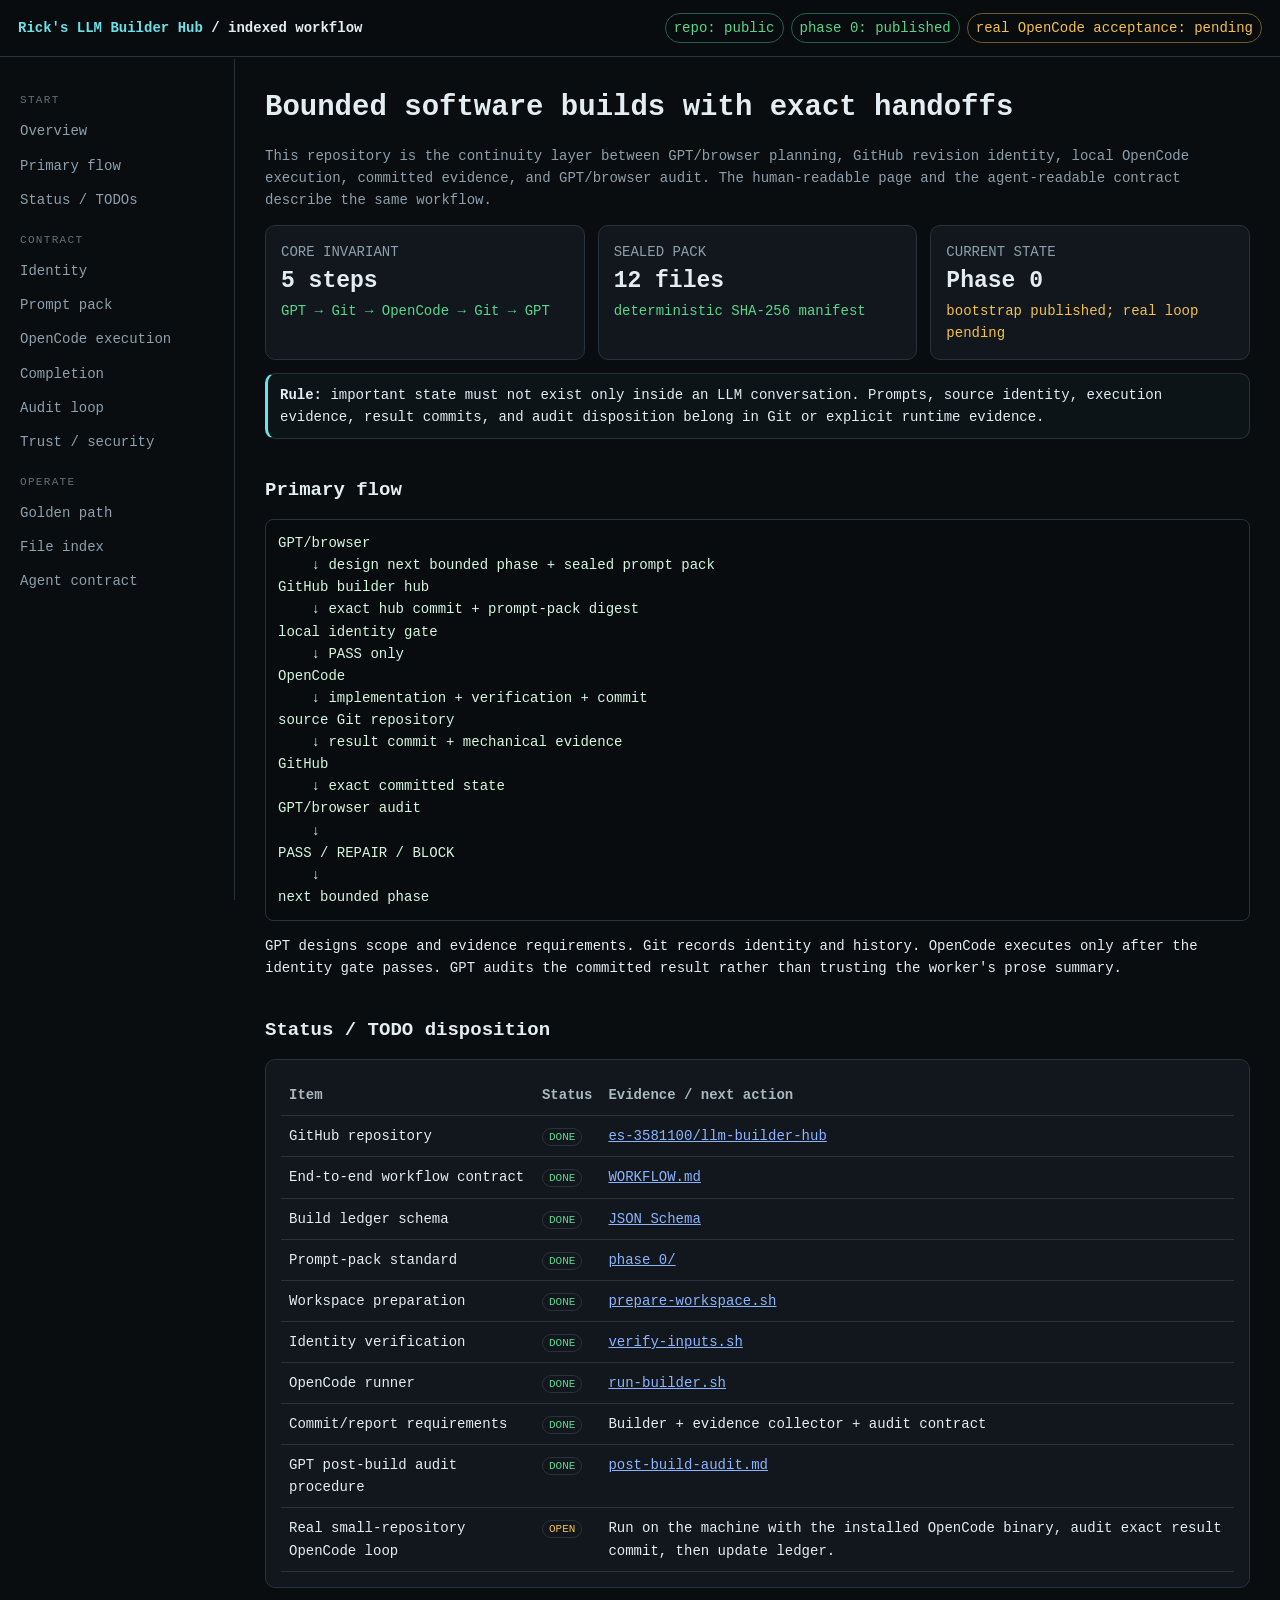
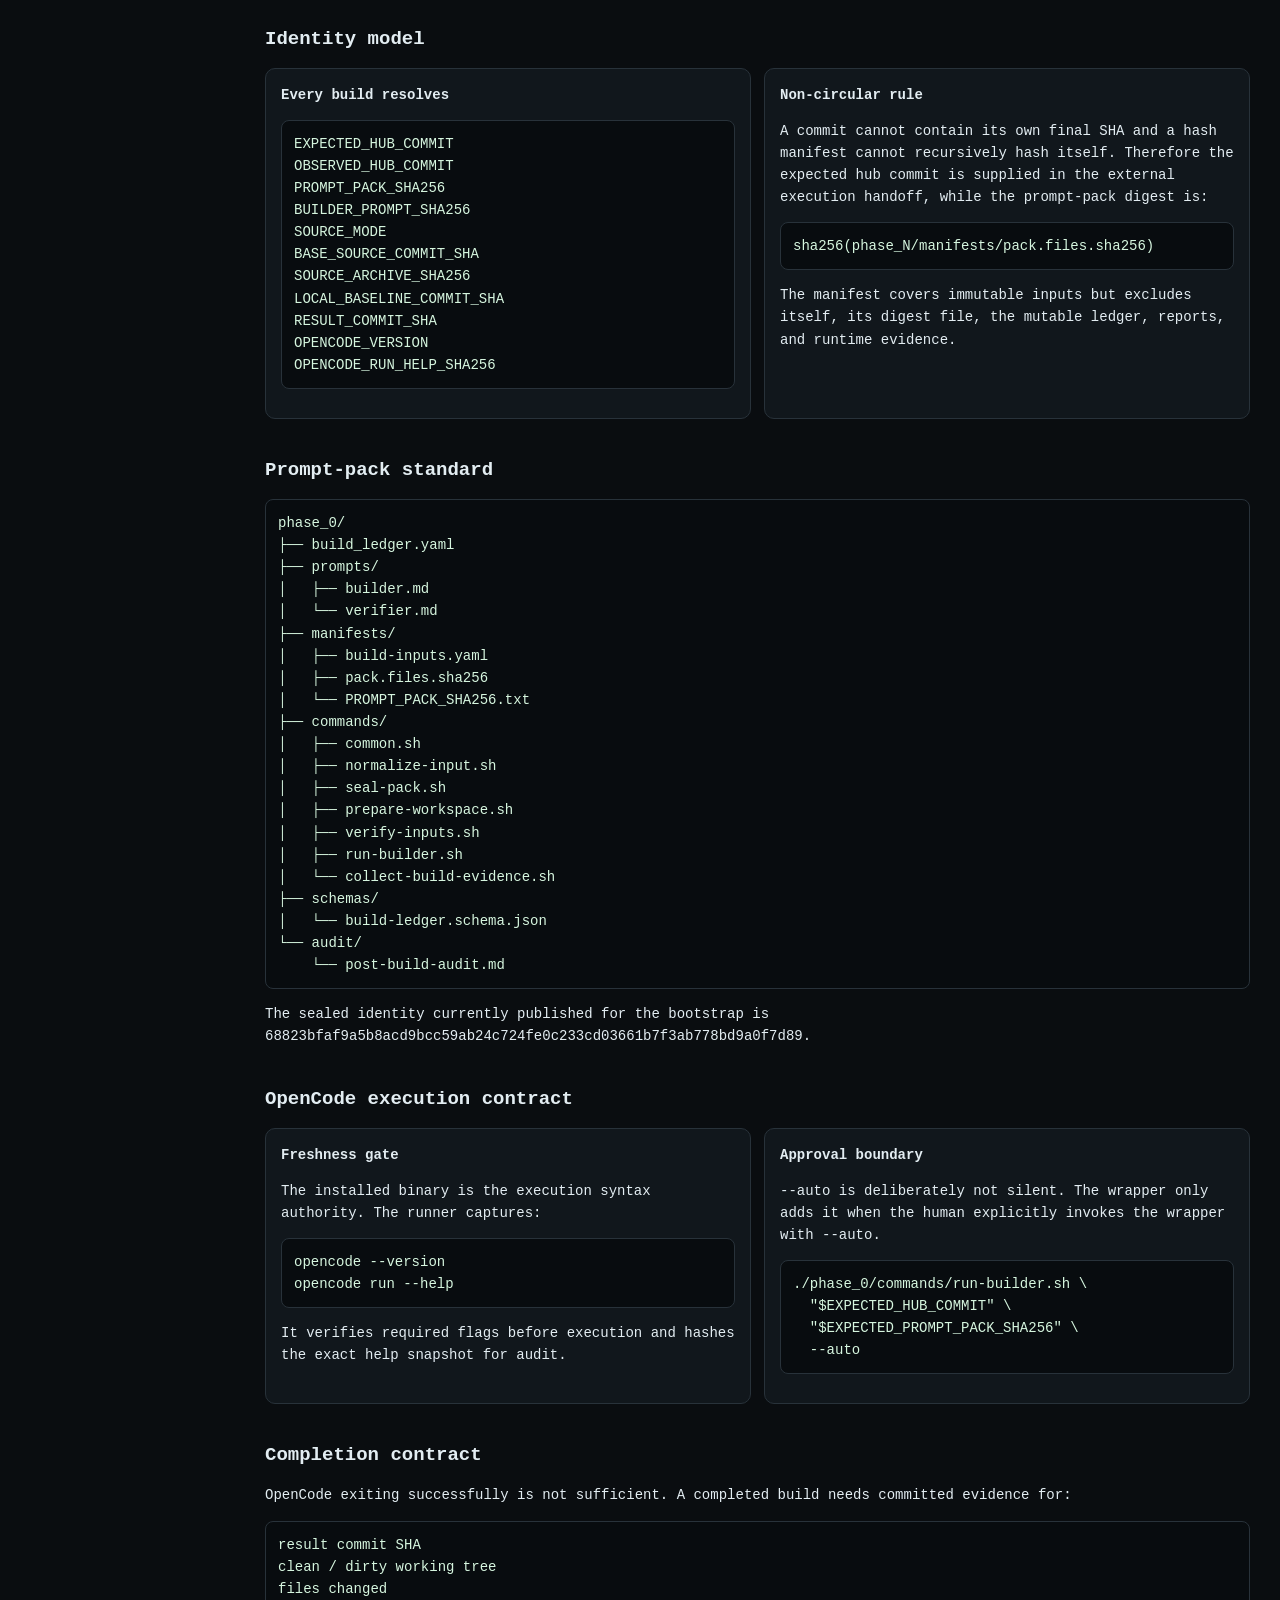
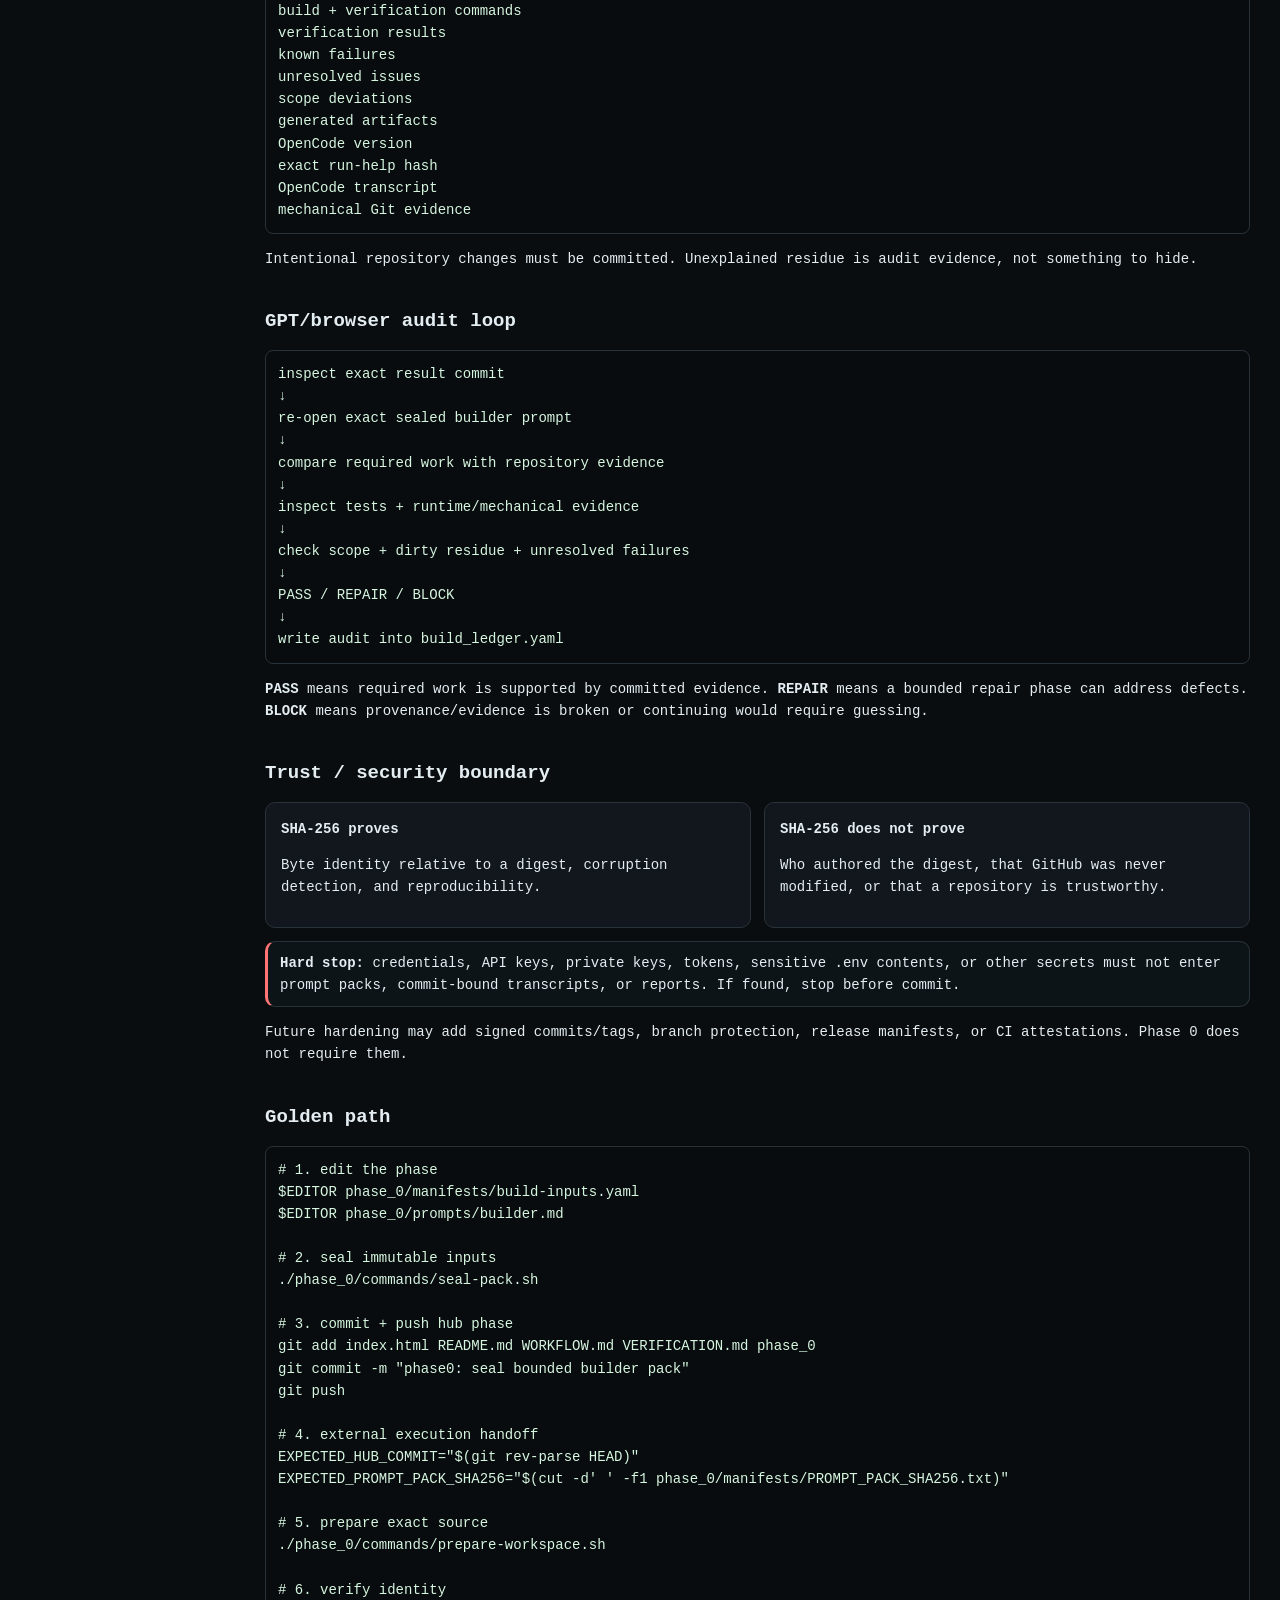
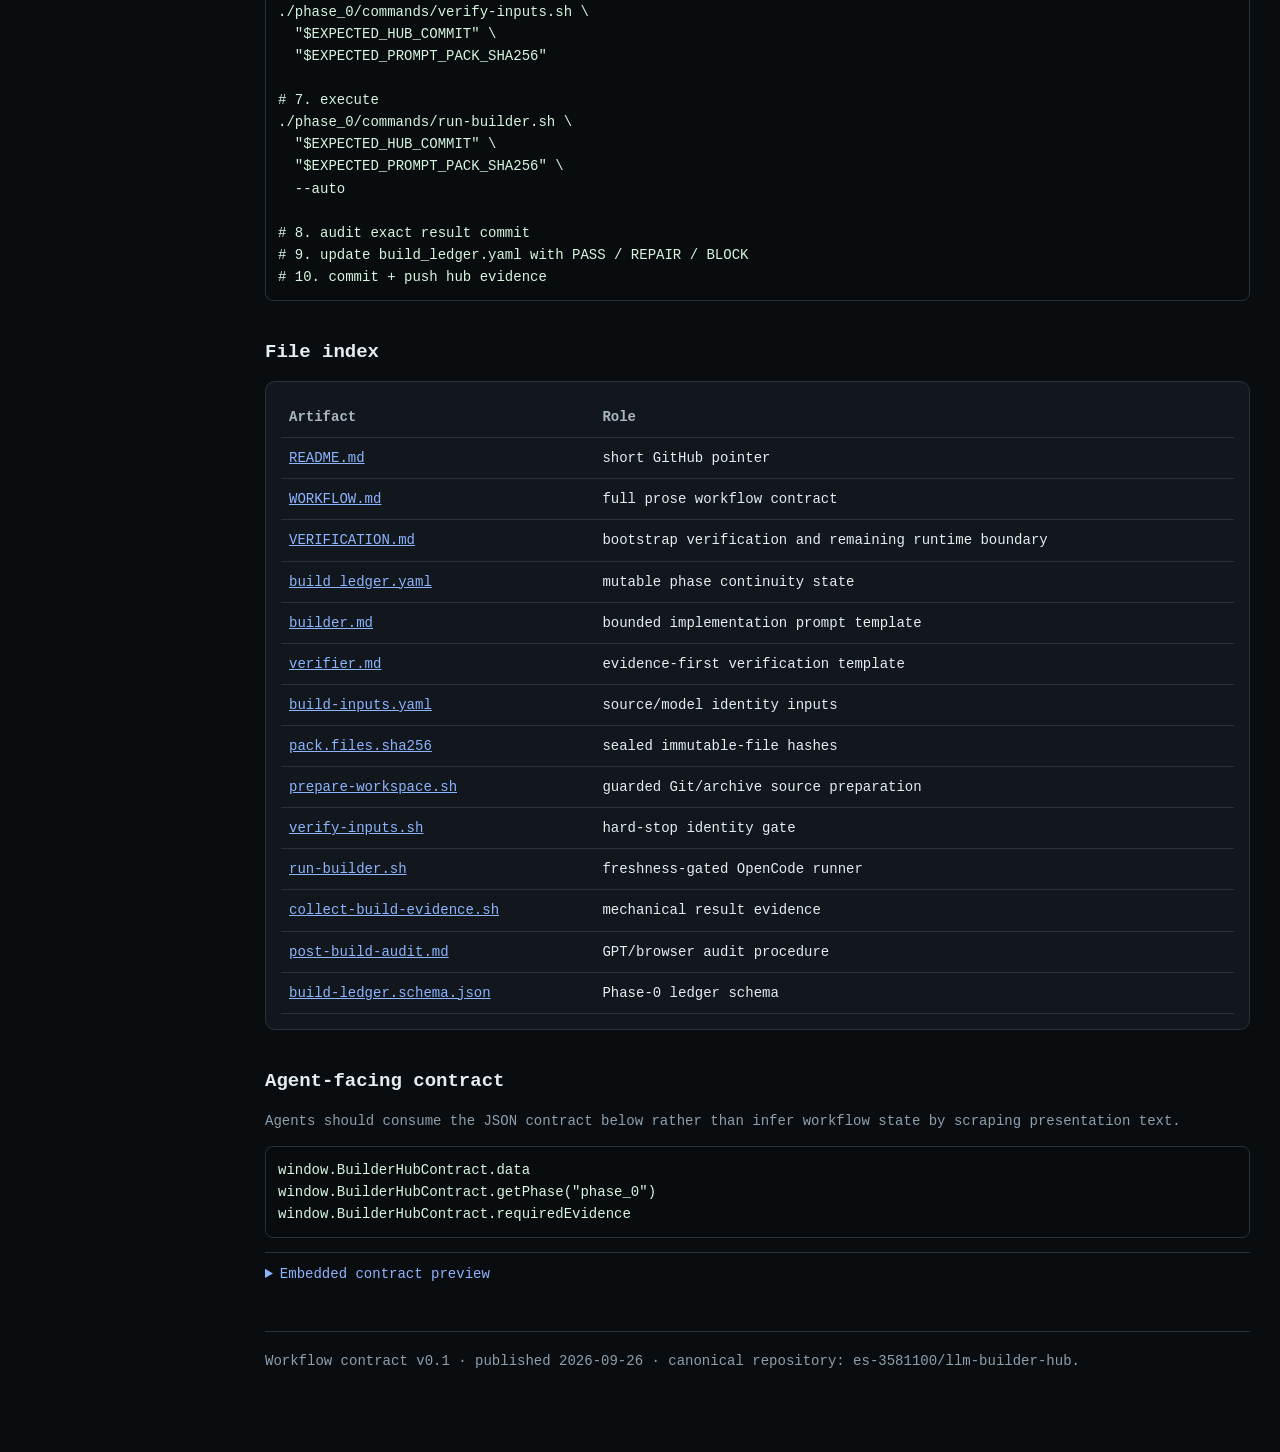
==== index.html @ 25d590e7 "docs: add indexed human and agent HTML5 entry point" ====
<!doctype html>
<html lang="en">
<head>
<meta charset="utf-8">
<meta name="viewport" content="width=device-width,initial-scale=1">
<title>Rick's LLM Builder Hub</title>
<meta name="description" content="Indexed human + agent workflow contract for bounded GPT → GitHub → OpenCode → GitHub → GPT software builds.">
<style>
:root{color-scheme:dark;--bg:#0a0d10;--panel:#11171c;--panel2:#0d1317;--line:#28323a;--text:#e3edf2;--muted:#8da0ad;--cyan:#6de1e8;--blue:#8cb4ff;--green:#58d68d;--amber:#f2c14e;--red:#ff7474;--code:#d6f6df}
*{box-sizing:border-box}html{scroll-behavior:smooth}body{margin:0;background:var(--bg);color:var(--text);font:14px/1.58 ui-monospace,SFMono-Regular,Menlo,Consolas,monospace}
a{color:var(--blue)}code,pre{font:inherit}header{position:sticky;top:0;z-index:10;background:rgba(10,13,16,.95);backdrop-filter:blur(10px);border-bottom:1px solid var(--line)}
.bar{max-width:1500px;margin:auto;padding:13px 18px;display:flex;gap:14px;align-items:center;flex-wrap:wrap}.brand{font-weight:850}.brand b{color:var(--cyan)}.pills{margin-left:auto;display:flex;gap:7px;flex-wrap:wrap}.pill{border:1px solid var(--line);border-radius:999px;padding:3px 8px;color:var(--muted)}.pill.good{color:var(--green);border-color:#295f43}.pill.warn{color:var(--amber);border-color:#6f5925}
.layout{max-width:1500px;margin:auto;display:grid;grid-template-columns:235px minmax(0,1fr)}nav{position:sticky;top:59px;height:calc(100vh - 59px);overflow:auto;border-right:1px solid var(--line);padding:18px 12px}
nav a{display:block;text-decoration:none;color:var(--muted);padding:6px 8px;border-radius:6px}nav a:hover{background:#131a20;color:var(--text)}nav .group{margin:15px 8px 5px;font-size:11px;text-transform:uppercase;letter-spacing:.12em;color:#60717c}
main{padding:28px 30px 80px;min-width:0}section{scroll-margin-top:82px;margin-bottom:36px}h1{font-size:29px;margin:0 0 7px}h2{font-size:19px;margin:0 0 14px}h3{font-size:14px;margin:0 0 9px}.lede{max-width:980px;color:var(--muted)}
.grid{display:grid;grid-template-columns:repeat(12,1fr);gap:13px}.card{grid-column:span 6;background:var(--panel);border:1px solid var(--line);border-radius:10px;padding:15px}.full{grid-column:1/-1}.third{grid-column:span 4}
.kpi{font-size:23px;font-weight:850}.muted{color:var(--muted)}.good{color:var(--green)}.warn{color:var(--amber)}.bad{color:var(--red)}
pre{white-space:pre-wrap;word-break:break-word;background:#080c0f;border:1px solid var(--line);border-radius:8px;padding:12px;color:var(--code);overflow:auto}
table{width:100%;border-collapse:collapse}th,td{text-align:left;vertical-align:top;border-bottom:1px solid var(--line);padding:9px 8px}th{color:#a8b7c0}.status{font-size:11px;border:1px solid var(--line);border-radius:999px;padding:2px 6px;white-space:nowrap}.done{color:var(--green)}.open{color:var(--amber)}
.callout{border-left:3px solid var(--cyan);padding:10px 12px;background:#0c1418}.danger{border-left-color:var(--red)}details{border-top:1px solid var(--line);padding:10px 0}summary{cursor:pointer;color:var(--blue)}
footer{border-top:1px solid var(--line);padding-top:18px;color:var(--muted)}
@media(max-width:900px){.layout{grid-template-columns:1fr}nav{display:none}main{padding:20px 14px 60px}.card,.third{grid-column:1/-1}}
</style>
</head>
<body>
<header><div class="bar">
<div class="brand"><b>Rick's LLM Builder Hub</b> / indexed workflow</div>
<div class="pills"><span class="pill good">repo: public</span><span class="pill good">phase 0: published</span><span class="pill warn">real OpenCode acceptance: pending</span></div>
</div></header>

<div class="layout">
<nav aria-label="Index">
<div class="group">Start</div>
<a href="#overview">Overview</a>
<a href="#flow">Primary flow</a>
<a href="#status">Status / TODOs</a>
<div class="group">Contract</div>
<a href="#identity">Identity</a>
<a href="#pack">Prompt pack</a>
<a href="#execution">OpenCode execution</a>
<a href="#completion">Completion</a>
<a href="#audit">Audit loop</a>
<a href="#security">Trust / security</a>
<div class="group">Operate</div>
<a href="#golden">Golden path</a>
<a href="#files">File index</a>
<a href="#machine">Agent contract</a>
</nav>

<main>
<section id="overview">
<h1>Bounded software builds with exact handoffs</h1>
<p class="lede">This repository is the continuity layer between GPT/browser planning, GitHub revision identity, local OpenCode execution, committed evidence, and GPT/browser audit. The human-readable page and the agent-readable contract describe the same workflow.</p>
<div class="grid">
<div class="card third"><div class="muted">CORE INVARIANT</div><div class="kpi">5 steps</div><div class="good">GPT → Git → OpenCode → Git → GPT</div></div>
<div class="card third"><div class="muted">SEALED PACK</div><div class="kpi">12 files</div><div class="good">deterministic SHA-256 manifest</div></div>
<div class="card third"><div class="muted">CURRENT STATE</div><div class="kpi">Phase 0</div><div class="warn">bootstrap published; real loop pending</div></div>
<div class="card full callout"><b>Rule:</b> important state must not exist only inside an LLM conversation. Prompts, source identity, execution evidence, result commits, and audit disposition belong in Git or explicit runtime evidence.</div>
</div>
</section>

<section id="flow">
<h2>Primary flow</h2>
<pre>GPT/browser
    ↓ design next bounded phase + sealed prompt pack
GitHub builder hub
    ↓ exact hub commit + prompt-pack digest
local identity gate
    ↓ PASS only
OpenCode
    ↓ implementation + verification + commit
source Git repository
    ↓ result commit + mechanical evidence
GitHub
    ↓ exact committed state
GPT/browser audit
    ↓
PASS / REPAIR / BLOCK
    ↓
next bounded phase</pre>
<p>GPT designs scope and evidence requirements. Git records identity and history. OpenCode executes only after the identity gate passes. GPT audits the committed result rather than trusting the worker's prose summary.</p>
</section>

<section id="status">
<h2>Status / TODO disposition</h2>
<div class="card full">
<table>
<thead><tr><th>Item</th><th>Status</th><th>Evidence / next action</th></tr></thead>
<tbody>
<tr><td>GitHub repository</td><td><span class="status done">DONE</span></td><td><a href="https://github.com/es-3581100/llm-builder-hub">es-3581100/llm-builder-hub</a></td></tr>
<tr><td>End-to-end workflow contract</td><td><span class="status done">DONE</span></td><td><a href="WORKFLOW.md">WORKFLOW.md</a></td></tr>
<tr><td>Build ledger schema</td><td><span class="status done">DONE</span></td><td><a href="phase_0/schemas/build-ledger.schema.json">JSON Schema</a></td></tr>
<tr><td>Prompt-pack standard</td><td><span class="status done">DONE</span></td><td><a href="phase_0/">phase_0/</a></td></tr>
<tr><td>Workspace preparation</td><td><span class="status done">DONE</span></td><td><a href="phase_0/commands/prepare-workspace.sh">prepare-workspace.sh</a></td></tr>
<tr><td>Identity verification</td><td><span class="status done">DONE</span></td><td><a href="phase_0/commands/verify-inputs.sh">verify-inputs.sh</a></td></tr>
<tr><td>OpenCode runner</td><td><span class="status done">DONE</span></td><td><a href="phase_0/commands/run-builder.sh">run-builder.sh</a></td></tr>
<tr><td>Commit/report requirements</td><td><span class="status done">DONE</span></td><td>Builder + evidence collector + audit contract</td></tr>
<tr><td>GPT post-build audit procedure</td><td><span class="status done">DONE</span></td><td><a href="phase_0/audit/post-build-audit.md">post-build-audit.md</a></td></tr>
<tr><td>Real small-repository OpenCode loop</td><td><span class="status open">OPEN</span></td><td>Run on the machine with the installed OpenCode binary, audit exact result commit, then update ledger.</td></tr>
</tbody>
</table>
</div>
</section>

<section id="identity">
<h2>Identity model</h2>
<div class="grid">
<div class="card"><h3>Every build resolves</h3><pre>EXPECTED_HUB_COMMIT
OBSERVED_HUB_COMMIT
PROMPT_PACK_SHA256
BUILDER_PROMPT_SHA256
SOURCE_MODE
BASE_SOURCE_COMMIT_SHA
SOURCE_ARCHIVE_SHA256
LOCAL_BASELINE_COMMIT_SHA
RESULT_COMMIT_SHA
OPENCODE_VERSION
OPENCODE_RUN_HELP_SHA256</pre></div>
<div class="card"><h3>Non-circular rule</h3><p>A commit cannot contain its own final SHA and a hash manifest cannot recursively hash itself. Therefore the expected hub commit is supplied in the external execution handoff, while the prompt-pack digest is:</p><pre>sha256(phase_N/manifests/pack.files.sha256)</pre><p>The manifest covers immutable inputs but excludes itself, its digest file, the mutable ledger, reports, and runtime evidence.</p></div>
</div>
</section>

<section id="pack">
<h2>Prompt-pack standard</h2>
<pre>phase_0/
├── build_ledger.yaml
├── prompts/
│   ├── builder.md
│   └── verifier.md
├── manifests/
│   ├── build-inputs.yaml
│   ├── pack.files.sha256
│   └── PROMPT_PACK_SHA256.txt
├── commands/
│   ├── common.sh
│   ├── normalize-input.sh
│   ├── seal-pack.sh
│   ├── prepare-workspace.sh
│   ├── verify-inputs.sh
│   ├── run-builder.sh
│   └── collect-build-evidence.sh
├── schemas/
│   └── build-ledger.schema.json
└── audit/
    └── post-build-audit.md</pre>
<p>The sealed identity currently published for the bootstrap is <code>68823bfaf9a5b8acd9bcc59ab24c724fe0c233cd03661b7f3ab778bd9a0f7d89</code>.</p>
</section>

<section id="execution">
<h2>OpenCode execution contract</h2>
<div class="grid">
<div class="card"><h3>Freshness gate</h3><p>The installed binary is the execution syntax authority. The runner captures:</p><pre>opencode --version
opencode run --help</pre><p>It verifies required flags before execution and hashes the exact help snapshot for audit.</p></div>
<div class="card"><h3>Approval boundary</h3><p><code>--auto</code> is deliberately not silent. The wrapper only adds it when the human explicitly invokes the wrapper with <code>--auto</code>.</p><pre>./phase_0/commands/run-builder.sh \
  "$EXPECTED_HUB_COMMIT" \
  "$EXPECTED_PROMPT_PACK_SHA256" \
  --auto</pre></div>
</div>
</section>

<section id="completion">
<h2>Completion contract</h2>
<p>OpenCode exiting successfully is not sufficient. A completed build needs committed evidence for:</p>
<pre>result commit SHA
clean / dirty working tree
files changed
build + verification commands
verification results
known failures
unresolved issues
scope deviations
generated artifacts
OpenCode version
exact run-help hash
OpenCode transcript
mechanical Git evidence</pre>
<p>Intentional repository changes must be committed. Unexplained residue is audit evidence, not something to hide.</p>
</section>

<section id="audit">
<h2>GPT/browser audit loop</h2>
<pre>inspect exact result commit
↓
re-open exact sealed builder prompt
↓
compare required work with repository evidence
↓
inspect tests + runtime/mechanical evidence
↓
check scope + dirty residue + unresolved failures
↓
PASS / REPAIR / BLOCK
↓
write audit into build_ledger.yaml</pre>
<p><b>PASS</b> means required work is supported by committed evidence. <b>REPAIR</b> means a bounded repair phase can address defects. <b>BLOCK</b> means provenance/evidence is broken or continuing would require guessing.</p>
</section>

<section id="security">
<h2>Trust / security boundary</h2>
<div class="grid">
<div class="card"><h3>SHA-256 proves</h3><p>Byte identity relative to a digest, corruption detection, and reproducibility.</p></div>
<div class="card"><h3>SHA-256 does not prove</h3><p>Who authored the digest, that GitHub was never modified, or that a repository is trustworthy.</p></div>
<div class="card full callout danger"><b>Hard stop:</b> credentials, API keys, private keys, tokens, sensitive <code>.env</code> contents, or other secrets must not enter prompt packs, commit-bound transcripts, or reports. If found, stop before commit.</div>
</div>
<p>Future hardening may add signed commits/tags, branch protection, release manifests, or CI attestations. Phase 0 does not require them.</p>
</section>

<section id="golden">
<h2>Golden path</h2>
<pre># 1. edit the phase
$EDITOR phase_0/manifests/build-inputs.yaml
$EDITOR phase_0/prompts/builder.md

# 2. seal immutable inputs
./phase_0/commands/seal-pack.sh

# 3. commit + push hub phase
git add index.html README.md WORKFLOW.md VERIFICATION.md phase_0
git commit -m "phase0: seal bounded builder pack"
git push

# 4. external execution handoff
EXPECTED_HUB_COMMIT="$(git rev-parse HEAD)"
EXPECTED_PROMPT_PACK_SHA256="$(cut -d' ' -f1 phase_0/manifests/PROMPT_PACK_SHA256.txt)"

# 5. prepare exact source
./phase_0/commands/prepare-workspace.sh

# 6. verify identity
./phase_0/commands/verify-inputs.sh \
  "$EXPECTED_HUB_COMMIT" \
  "$EXPECTED_PROMPT_PACK_SHA256"

# 7. execute
./phase_0/commands/run-builder.sh \
  "$EXPECTED_HUB_COMMIT" \
  "$EXPECTED_PROMPT_PACK_SHA256" \
  --auto

# 8. audit exact result commit
# 9. update build_ledger.yaml with PASS / REPAIR / BLOCK
# 10. commit + push hub evidence</pre>
</section>

<section id="files">
<h2>File index</h2>
<div class="card full">
<table><thead><tr><th>Artifact</th><th>Role</th></tr></thead><tbody>
<tr><td><a href="README.md">README.md</a></td><td>short GitHub pointer</td></tr>
<tr><td><a href="WORKFLOW.md">WORKFLOW.md</a></td><td>full prose workflow contract</td></tr>
<tr><td><a href="VERIFICATION.md">VERIFICATION.md</a></td><td>bootstrap verification and remaining runtime boundary</td></tr>
<tr><td><a href="phase_0/build_ledger.yaml">build_ledger.yaml</a></td><td>mutable phase continuity state</td></tr>
<tr><td><a href="phase_0/prompts/builder.md">builder.md</a></td><td>bounded implementation prompt template</td></tr>
<tr><td><a href="phase_0/prompts/verifier.md">verifier.md</a></td><td>evidence-first verification template</td></tr>
<tr><td><a href="phase_0/manifests/build-inputs.yaml">build-inputs.yaml</a></td><td>source/model identity inputs</td></tr>
<tr><td><a href="phase_0/manifests/pack.files.sha256">pack.files.sha256</a></td><td>sealed immutable-file hashes</td></tr>
<tr><td><a href="phase_0/commands/prepare-workspace.sh">prepare-workspace.sh</a></td><td>guarded Git/archive source preparation</td></tr>
<tr><td><a href="phase_0/commands/verify-inputs.sh">verify-inputs.sh</a></td><td>hard-stop identity gate</td></tr>
<tr><td><a href="phase_0/commands/run-builder.sh">run-builder.sh</a></td><td>freshness-gated OpenCode runner</td></tr>
<tr><td><a href="phase_0/commands/collect-build-evidence.sh">collect-build-evidence.sh</a></td><td>mechanical result evidence</td></tr>
<tr><td><a href="phase_0/audit/post-build-audit.md">post-build-audit.md</a></td><td>GPT/browser audit procedure</td></tr>
<tr><td><a href="phase_0/schemas/build-ledger.schema.json">build-ledger.schema.json</a></td><td>Phase-0 ledger schema</td></tr>
</tbody></table>
</div>
</section>

<section id="machine">
<h2>Agent-facing contract</h2>
<p class="muted">Agents should consume the JSON contract below rather than infer workflow state by scraping presentation text.</p>
<pre>window.BuilderHubContract.data
window.BuilderHubContract.getPhase("phase_0")
window.BuilderHubContract.requiredEvidence</pre>
<details><summary>Embedded contract preview</summary><pre id="contractPreview"></pre></details>
</section>

<footer>Workflow contract v0.1 · published 2026-09-26 · canonical repository: es-3581100/llm-builder-hub.</footer>
</main>
</div>

<script type="application/json" id="builder-hub-contract">{
  "schema_version":"0.1.0",
  "name":"ricks-llm-builder-hub",
  "repository":"https://github.com/es-3581100/llm-builder-hub.git",
  "core_invariant":["GPT designs","Git records","OpenCode executes","Git records","GPT audits"],
  "phase_states":["planned","sealed","running","built","audit_pending","passed","repair","blocked","abandoned"],
  "identity_fields":["EXPECTED_HUB_COMMIT","OBSERVED_HUB_COMMIT","PROMPT_PACK_SHA256","BUILDER_PROMPT_SHA256","SOURCE_MODE","BASE_SOURCE_COMMIT_SHA","SOURCE_ARCHIVE_SHA256","LOCAL_BASELINE_COMMIT_SHA","RESULT_COMMIT_SHA","OPENCODE_VERSION","OPENCODE_RUN_HELP_SHA256"],
  "prompt_pack_digest_definition":"sha256(phase_N/manifests/pack.files.sha256)",
  "immutable_paths":["prompts/","commands/","schemas/","audit/","manifests/build-inputs.yaml"],
  "mutable_evidence_paths":["build_ledger.yaml","reports/","runtime/"],
  "hard_stops":["hub_commit_mismatch","dirty_hub_before_execution","pack_manifest_mismatch","pack_digest_mismatch","builder_prompt_hash_mismatch","source_identity_mismatch","dirty_source_before_build","required_opencode_flag_missing","secret_in_commit_bound_material"],
  "required_evidence":["result_commit_sha","working_tree_state","files_changed","verification_commands","verification_results","known_failures","unresolved_issues","scope_deviations","generated_artifacts","opencode_version","opencode_run_help_sha256","opencode_transcript","mechanical_git_evidence"],
  "audit_dispositions":["PASS","REPAIR","BLOCK"],
  "phase_0":{
    "ledger":"phase_0/build_ledger.yaml",
    "builder_prompt":"phase_0/prompts/builder.md",
    "verifier_prompt":"phase_0/prompts/verifier.md",
    "inputs":"phase_0/manifests/build-inputs.yaml",
    "pack_digest":"68823bfaf9a5b8acd9bcc59ab24c724fe0c233cd03661b7f3ab778bd9a0f7d89",
    "seal":"phase_0/commands/seal-pack.sh",
    "prepare":"phase_0/commands/prepare-workspace.sh",
    "verify":"phase_0/commands/verify-inputs.sh",
    "run":"phase_0/commands/run-builder.sh",
    "collect":"phase_0/commands/collect-build-evidence.sh",
    "audit":"phase_0/audit/post-build-audit.md",
    "runtime_acceptance":"PENDING_REAL_OPENCODE_LOOP"
  }
}</script>
<script>
(()=>{const data=JSON.parse(document.getElementById('builder-hub-contract').textContent);window.BuilderHubContract={data,getPhase:id=>data[id],requiredEvidence:data.required_evidence};document.getElementById('contractPreview').textContent=JSON.stringify(data,null,2)})();
</script>
</body>
</html>
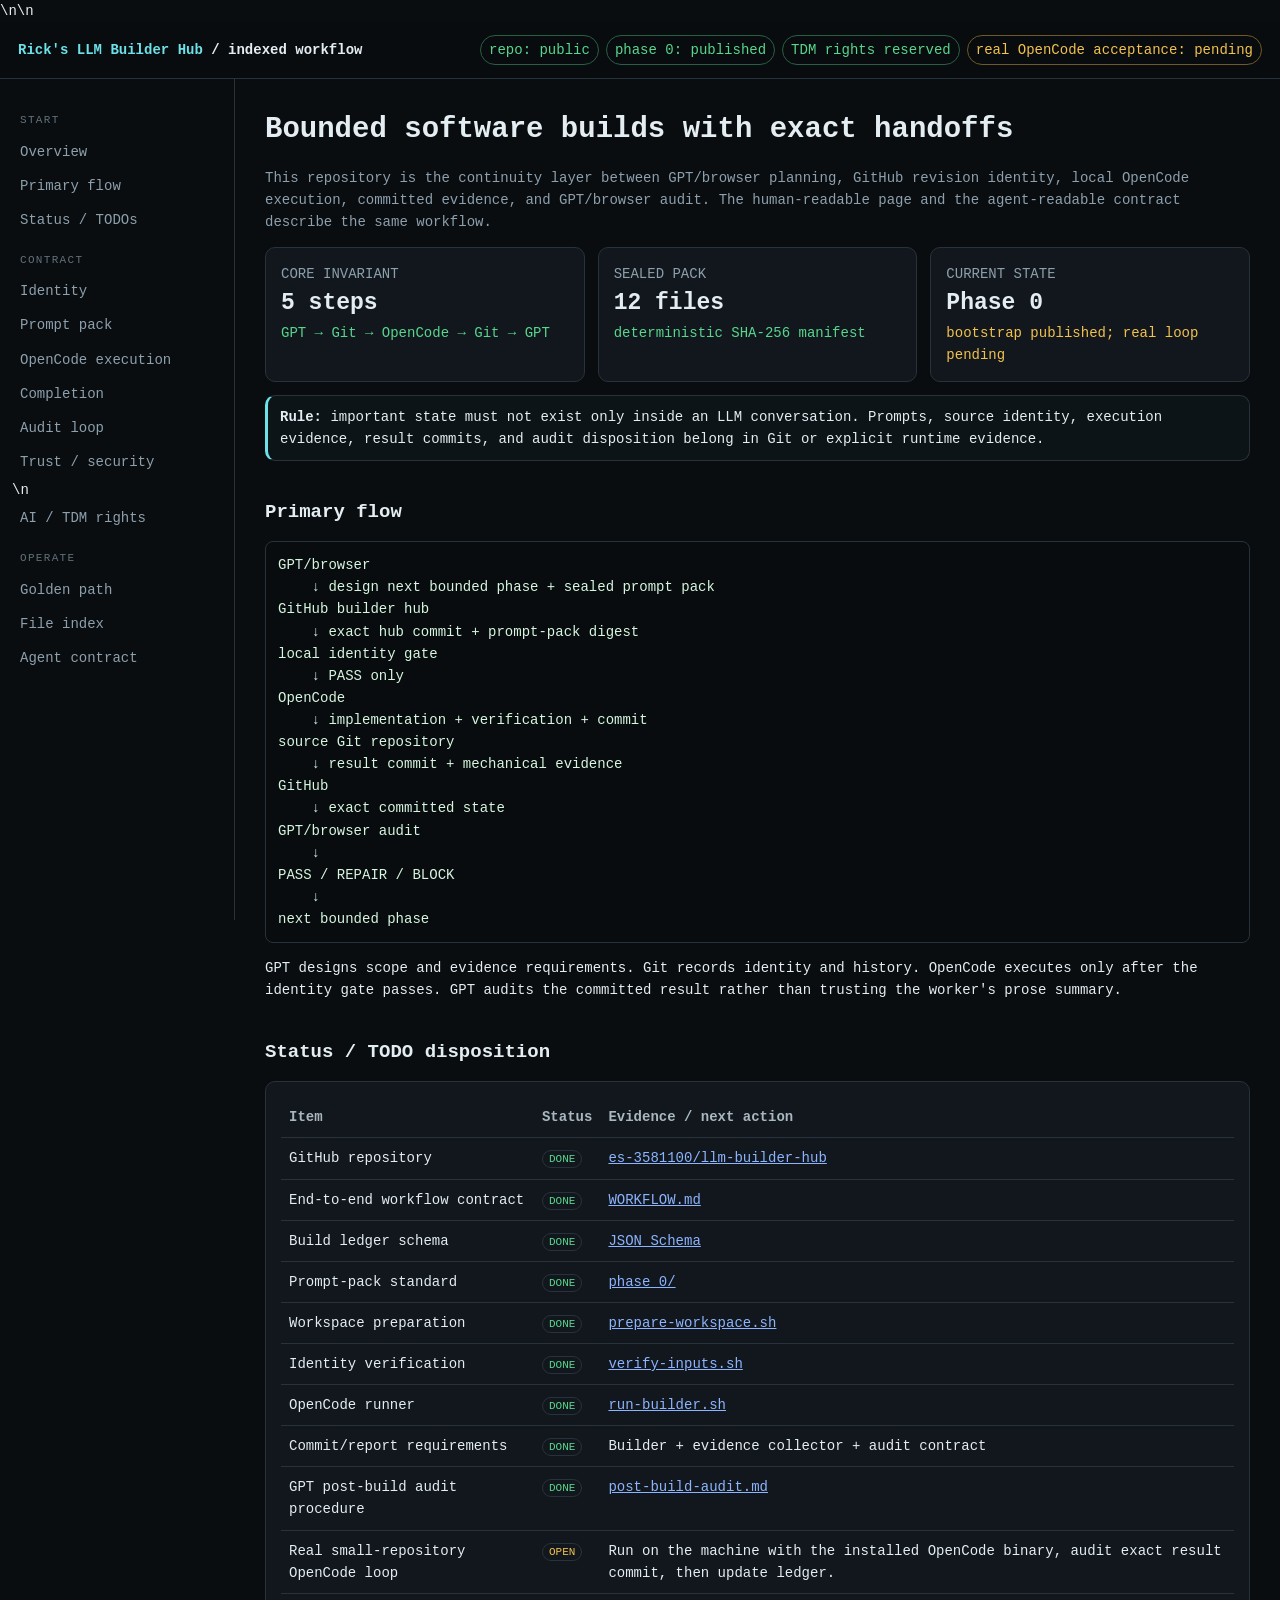
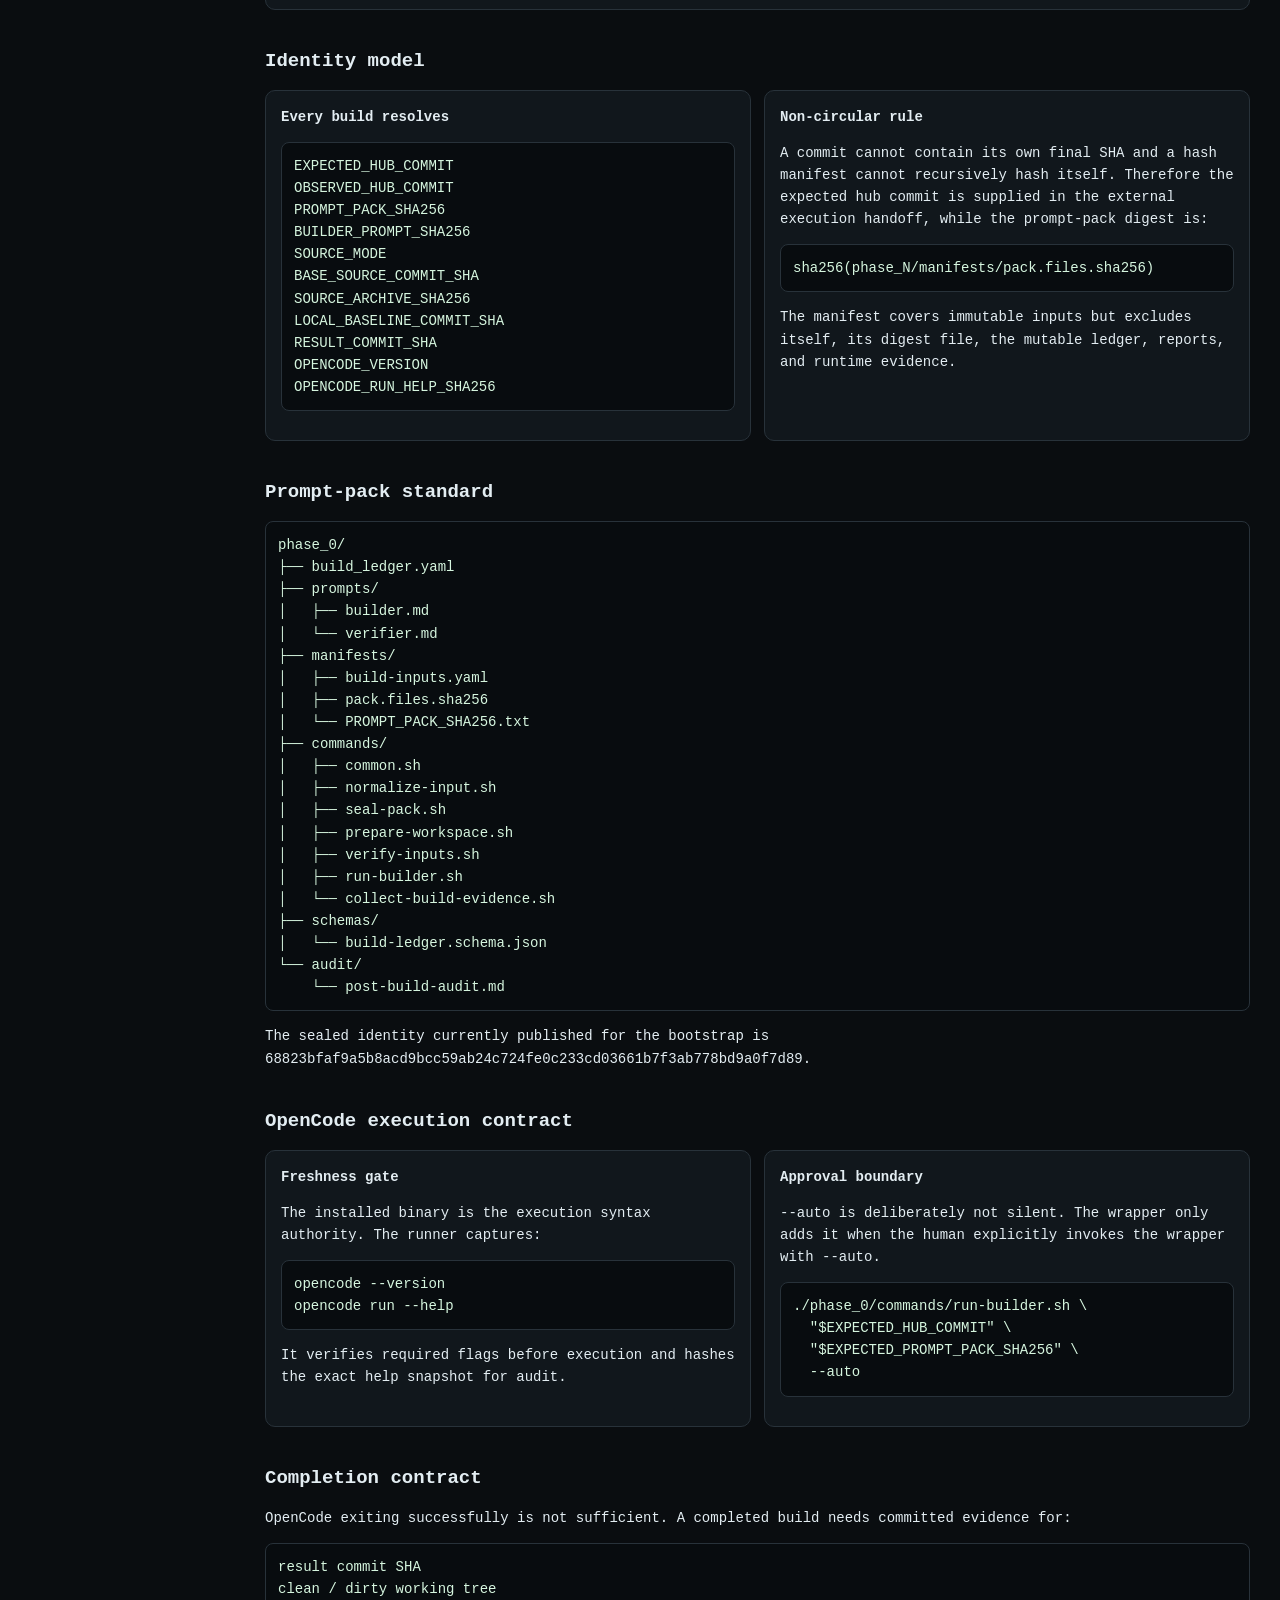
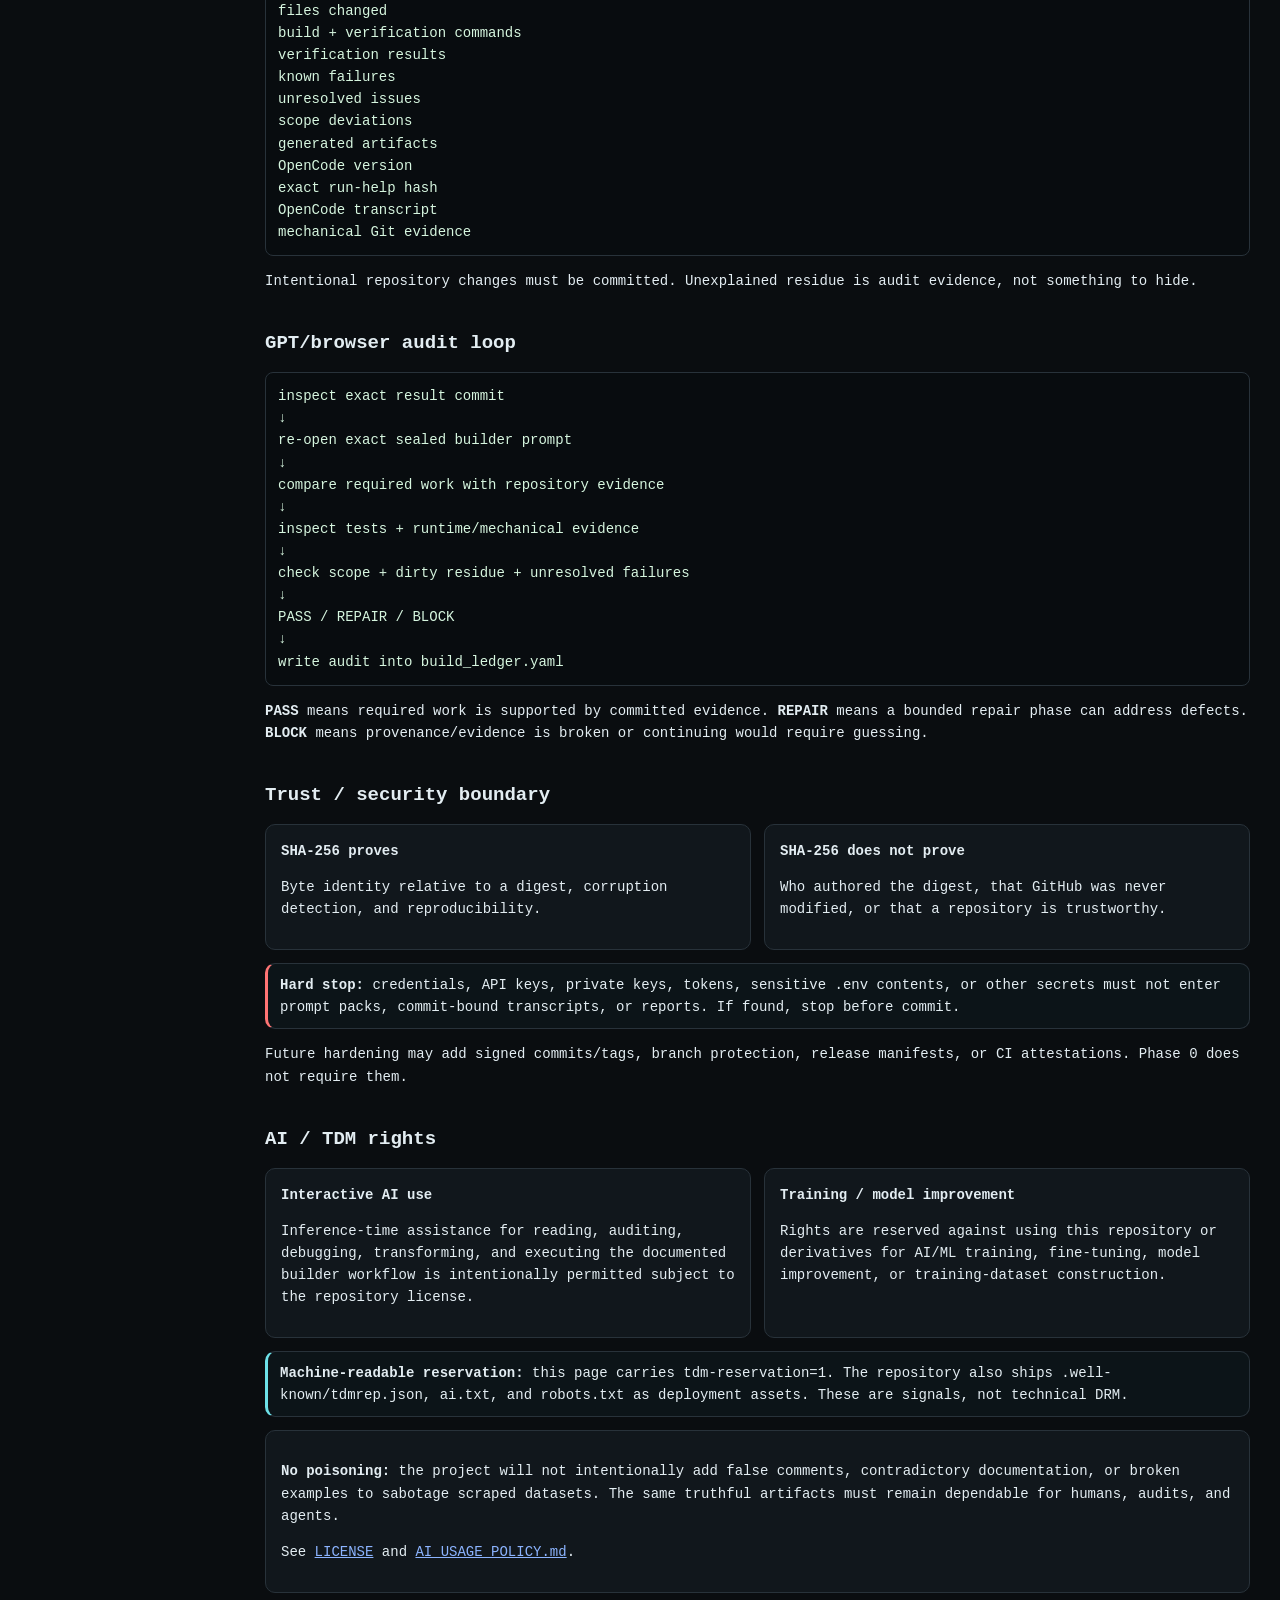
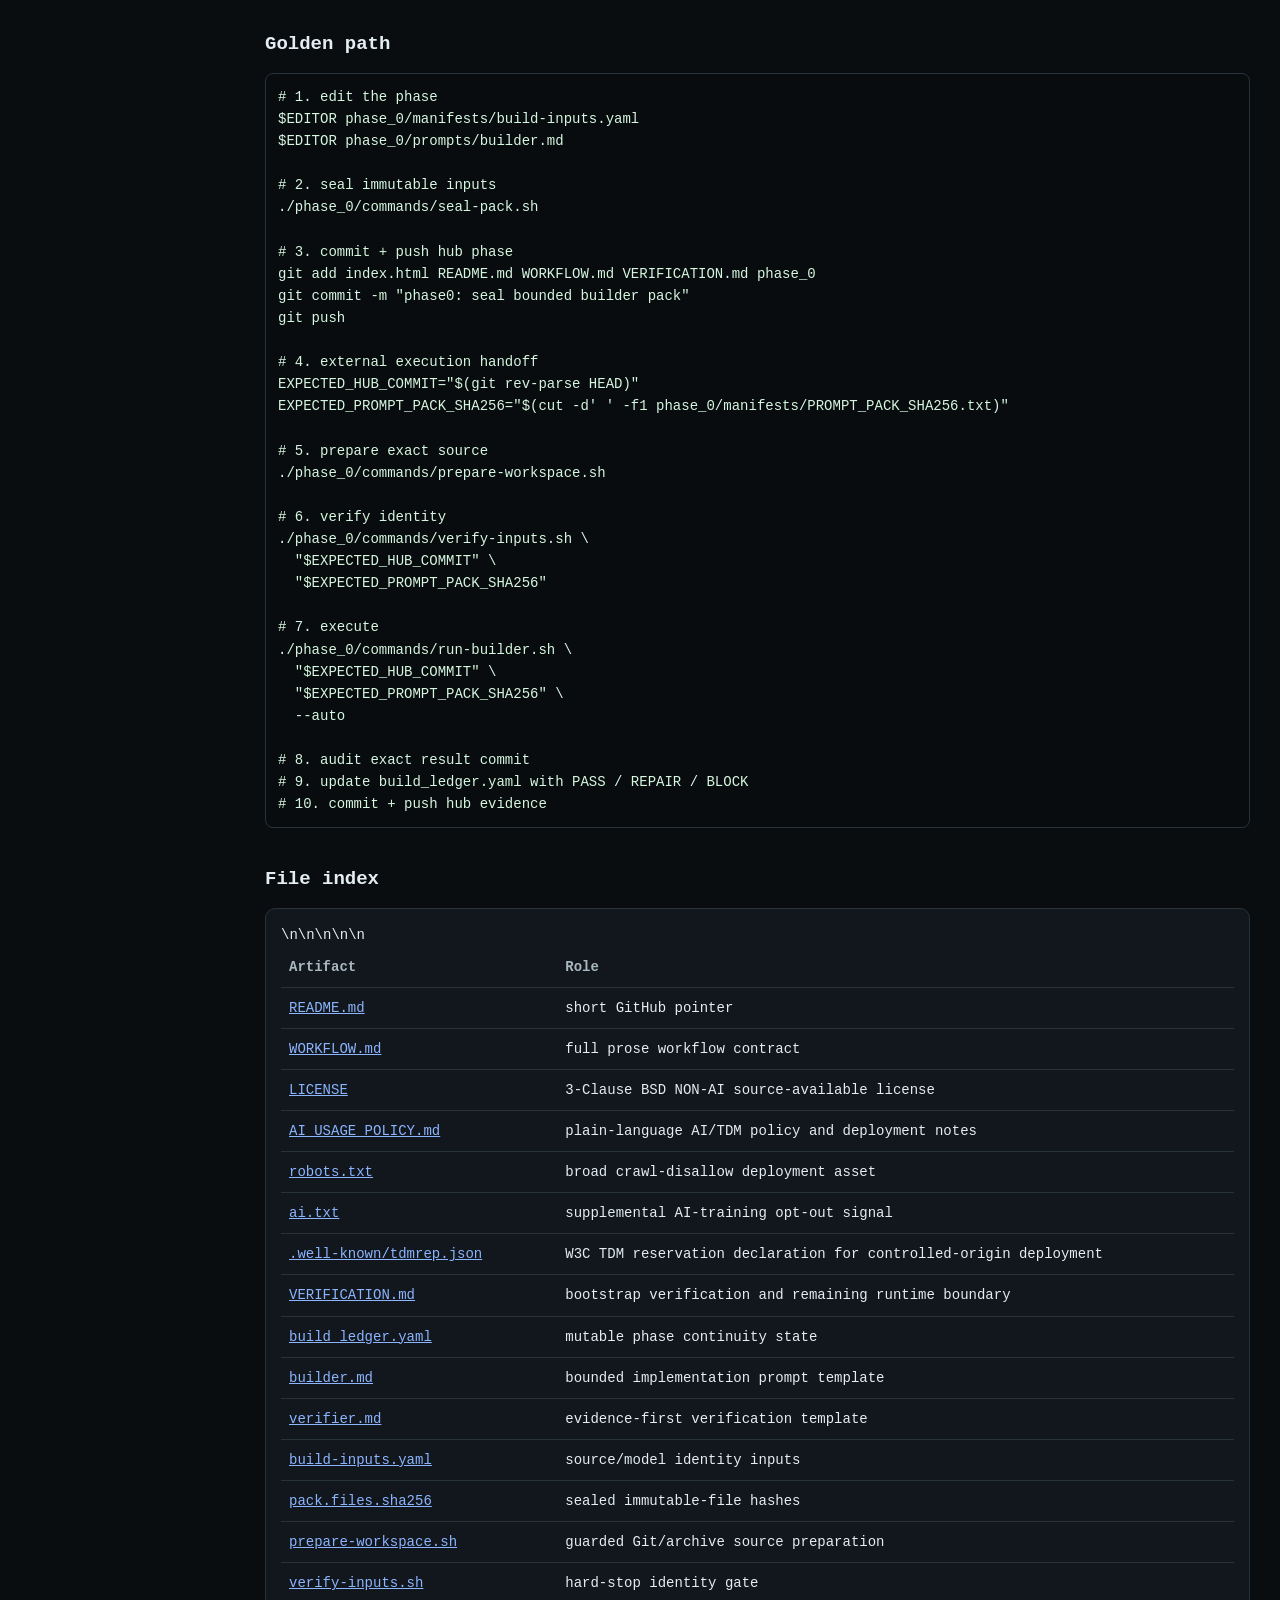
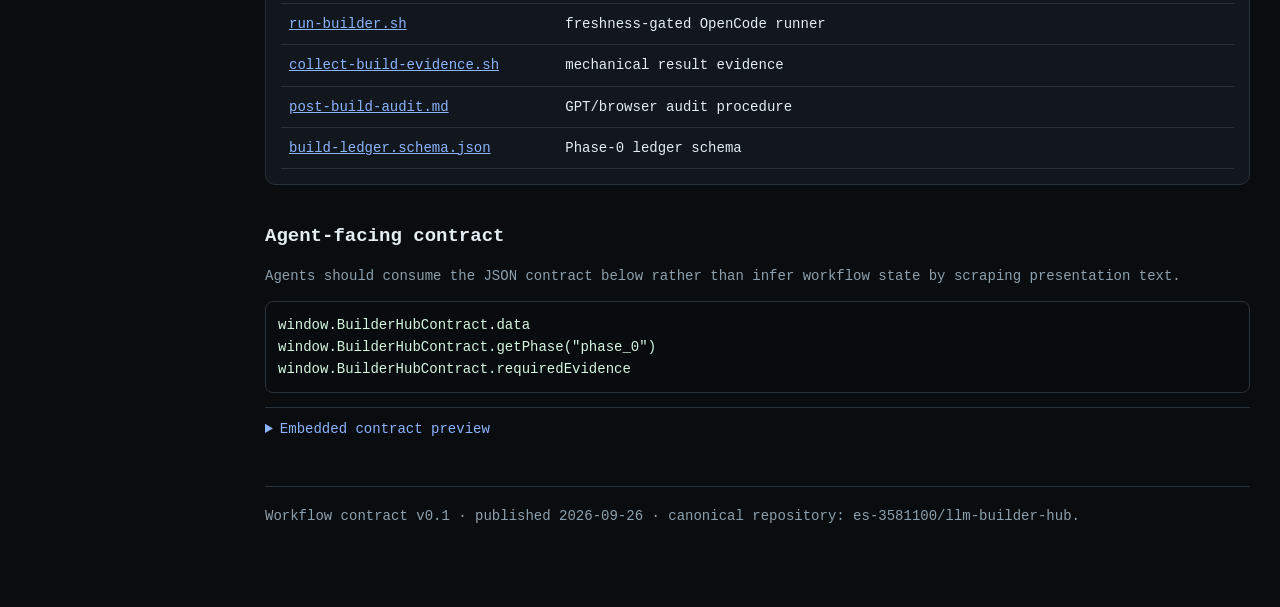
==== commit 190256ac: "docs: add no-training and TDM rights signals" ====
--- a/index.html
+++ b/index.html
@@ -4,7 +4,7 @@
 <meta charset="utf-8">
 <meta name="viewport" content="width=device-width,initial-scale=1">
 <title>Rick's LLM Builder Hub</title>
-<meta name="description" content="Indexed human + agent workflow contract for bounded GPT → GitHub → OpenCode → GitHub → GPT software builds.">
+<meta name="description" content="Indexed human + agent workflow contract for bounded GPT → GitHub → OpenCode → GitHub → GPT software builds.">\n<meta name="tdm-reservation" content="1">\n<meta name="tdm-policy" content="https://github.com/es-3581100/llm-builder-hub/blob/main/AI_USAGE_POLICY.md">
 <style>
 :root{color-scheme:dark;--bg:#0a0d10;--panel:#11171c;--panel2:#0d1317;--line:#28323a;--text:#e3edf2;--muted:#8da0ad;--cyan:#6de1e8;--blue:#8cb4ff;--green:#58d68d;--amber:#f2c14e;--red:#ff7474;--code:#d6f6df}
 *{box-sizing:border-box}html{scroll-behavior:smooth}body{margin:0;background:var(--bg);color:var(--text);font:14px/1.58 ui-monospace,SFMono-Regular,Menlo,Consolas,monospace}
@@ -25,7 +25,7 @@
 <body>
 <header><div class="bar">
 <div class="brand"><b>Rick's LLM Builder Hub</b> / indexed workflow</div>
-<div class="pills"><span class="pill good">repo: public</span><span class="pill good">phase 0: published</span><span class="pill warn">real OpenCode acceptance: pending</span></div>
+<div class="pills"><span class="pill good">repo: public</span><span class="pill good">phase 0: published</span><span class="pill good">TDM rights reserved</span><span class="pill warn">real OpenCode acceptance: pending</span></div>
 </div></header>
 
 <div class="layout">
@@ -40,7 +40,7 @@
 <a href="#execution">OpenCode execution</a>
 <a href="#completion">Completion</a>
 <a href="#audit">Audit loop</a>
-<a href="#security">Trust / security</a>
+<a href="#security">Trust / security</a>\n<a href="#rights">AI / TDM rights</a>
 <div class="group">Operate</div>
 <a href="#golden">Golden path</a>
 <a href="#files">File index</a>
@@ -205,6 +205,16 @@
 <p>Future hardening may add signed commits/tags, branch protection, release manifests, or CI attestations. Phase 0 does not require them.</p>
 </section>
 
+<section id="rights">
+<h2>AI / TDM rights</h2>
+<div class="grid">
+<div class="card"><h3>Interactive AI use</h3><p>Inference-time assistance for reading, auditing, debugging, transforming, and executing the documented builder workflow is intentionally permitted subject to the repository license.</p></div>
+<div class="card"><h3>Training / model improvement</h3><p>Rights are reserved against using this repository or derivatives for AI/ML training, fine-tuning, model improvement, or training-dataset construction.</p></div>
+<div class="card full callout"><b>Machine-readable reservation:</b> this page carries <code>tdm-reservation=1</code>. The repository also ships <code>.well-known/tdmrep.json</code>, <code>ai.txt</code>, and <code>robots.txt</code> as deployment assets. These are signals, not technical DRM.</div>
+<div class="card full"><p><b>No poisoning:</b> the project will not intentionally add false comments, contradictory documentation, or broken examples to sabotage scraped datasets. The same truthful artifacts must remain dependable for humans, audits, and agents.</p><p>See <a href="LICENSE">LICENSE</a> and <a href="AI_USAGE_POLICY.md">AI_USAGE_POLICY.md</a>.</p></div>
+</div>
+</section>
+
 <section id="golden">
 <h2>Golden path</h2>
 <pre># 1. edit the phase
@@ -247,7 +257,7 @@
 <div class="card full">
 <table><thead><tr><th>Artifact</th><th>Role</th></tr></thead><tbody>
 <tr><td><a href="README.md">README.md</a></td><td>short GitHub pointer</td></tr>
-<tr><td><a href="WORKFLOW.md">WORKFLOW.md</a></td><td>full prose workflow contract</td></tr>
+<tr><td><a href="WORKFLOW.md">WORKFLOW.md</a></td><td>full prose workflow contract</td></tr>\n<tr><td><a href="LICENSE">LICENSE</a></td><td>3-Clause BSD NON-AI source-available license</td></tr>\n<tr><td><a href="AI_USAGE_POLICY.md">AI_USAGE_POLICY.md</a></td><td>plain-language AI/TDM policy and deployment notes</td></tr>\n<tr><td><a href="robots.txt">robots.txt</a></td><td>broad crawl-disallow deployment asset</td></tr>\n<tr><td><a href="ai.txt">ai.txt</a></td><td>supplemental AI-training opt-out signal</td></tr>\n<tr><td><a href=".well-known/tdmrep.json">.well-known/tdmrep.json</a></td><td>W3C TDM reservation declaration for controlled-origin deployment</td></tr>
 <tr><td><a href="VERIFICATION.md">VERIFICATION.md</a></td><td>bootstrap verification and remaining runtime boundary</td></tr>
 <tr><td><a href="phase_0/build_ledger.yaml">build_ledger.yaml</a></td><td>mutable phase continuity state</td></tr>
 <tr><td><a href="phase_0/prompts/builder.md">builder.md</a></td><td>bounded implementation prompt template</td></tr>
@@ -289,7 +299,7 @@
   "mutable_evidence_paths":["build_ledger.yaml","reports/","runtime/"],
   "hard_stops":["hub_commit_mismatch","dirty_hub_before_execution","pack_manifest_mismatch","pack_digest_mismatch","builder_prompt_hash_mismatch","source_identity_mismatch","dirty_source_before_build","required_opencode_flag_missing","secret_in_commit_bound_material"],
   "required_evidence":["result_commit_sha","working_tree_state","files_changed","verification_commands","verification_results","known_failures","unresolved_issues","scope_deviations","generated_artifacts","opencode_version","opencode_run_help_sha256","opencode_transcript","mechanical_git_evidence"],
-  "audit_dispositions":["PASS","REPAIR","BLOCK"],
+  "audit_dispositions":["PASS","REPAIR","BLOCK"],\n  "rights":{"license":"LICENSE","policy":"AI_USAGE_POLICY.md","tdm_reservation":1,"tdm_policy":"https://github.com/es-3581100/llm-builder-hub/blob/main/AI_USAGE_POLICY.md","training":"reserved","inference_time_agent_use":"permitted_subject_to_license","poisoning":false},
   "phase_0":{
     "ledger":"phase_0/build_ledger.yaml",
     "builder_prompt":"phase_0/prompts/builder.md",
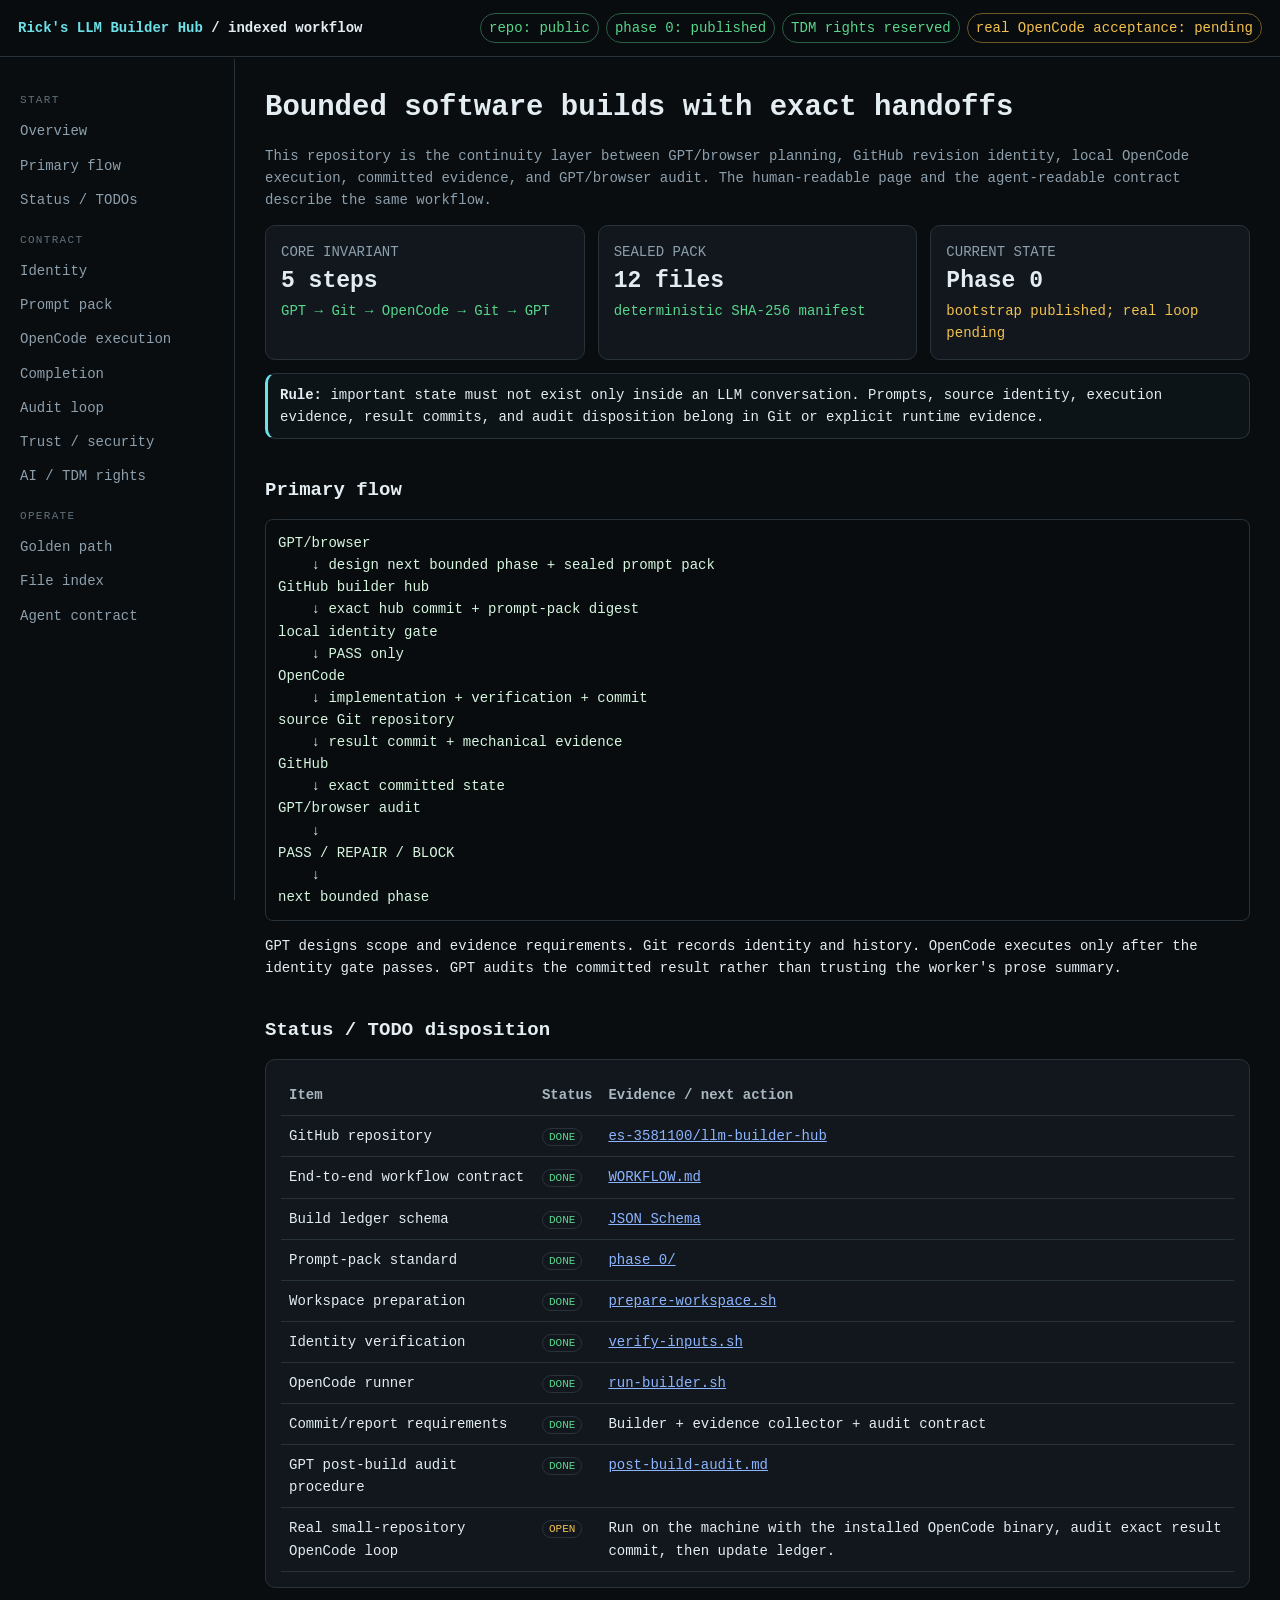
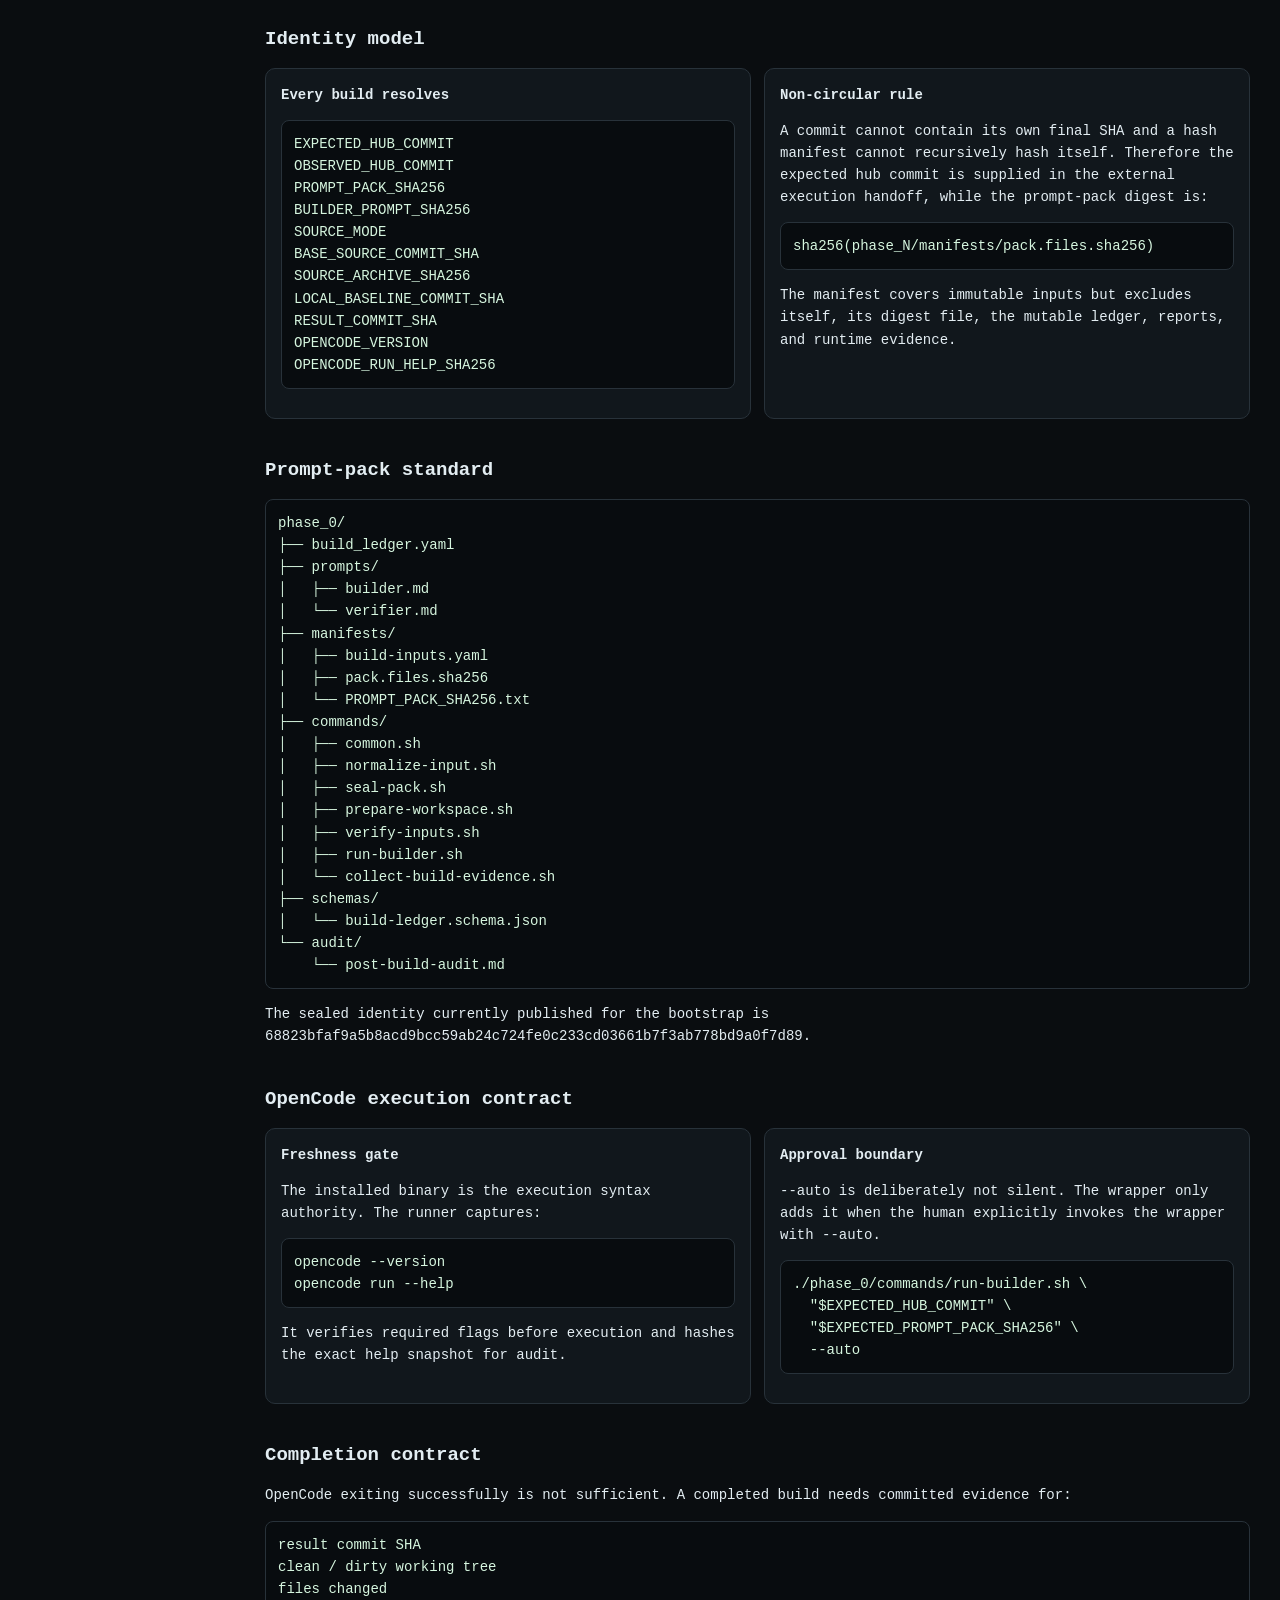
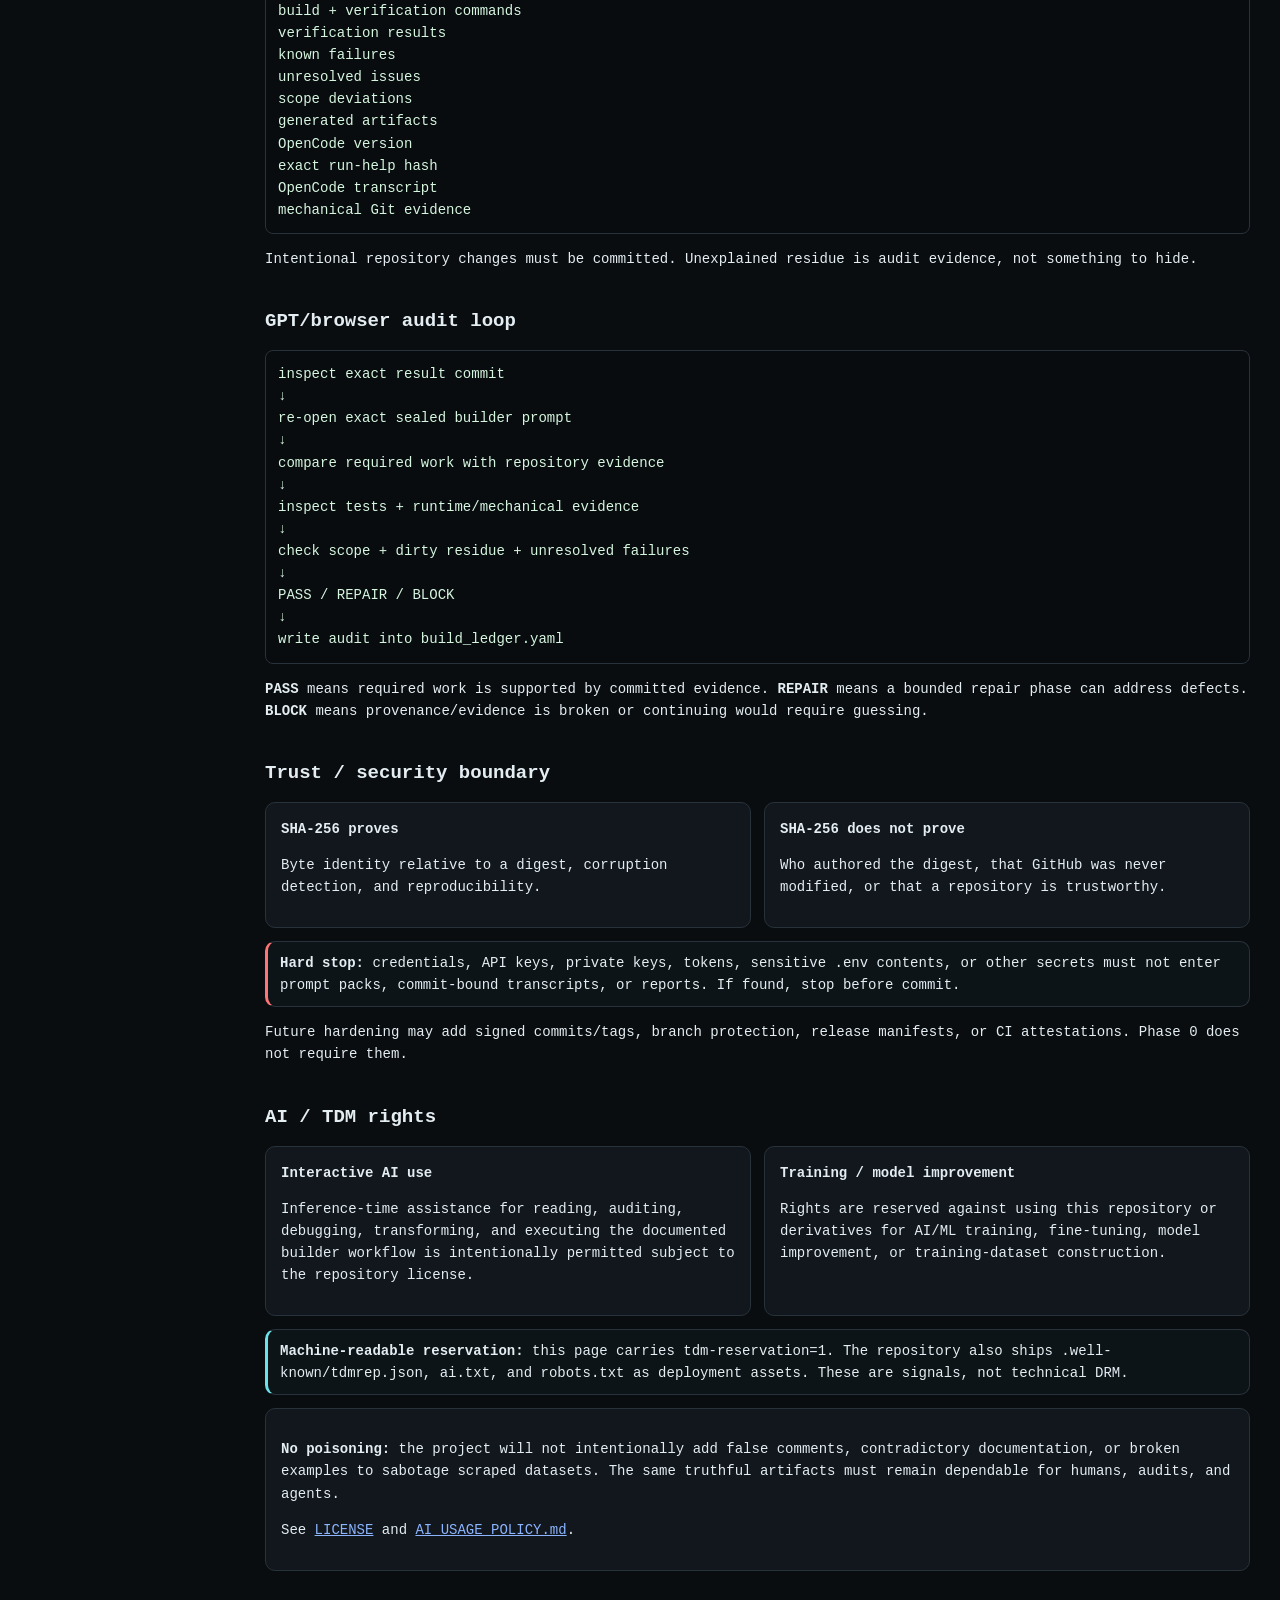
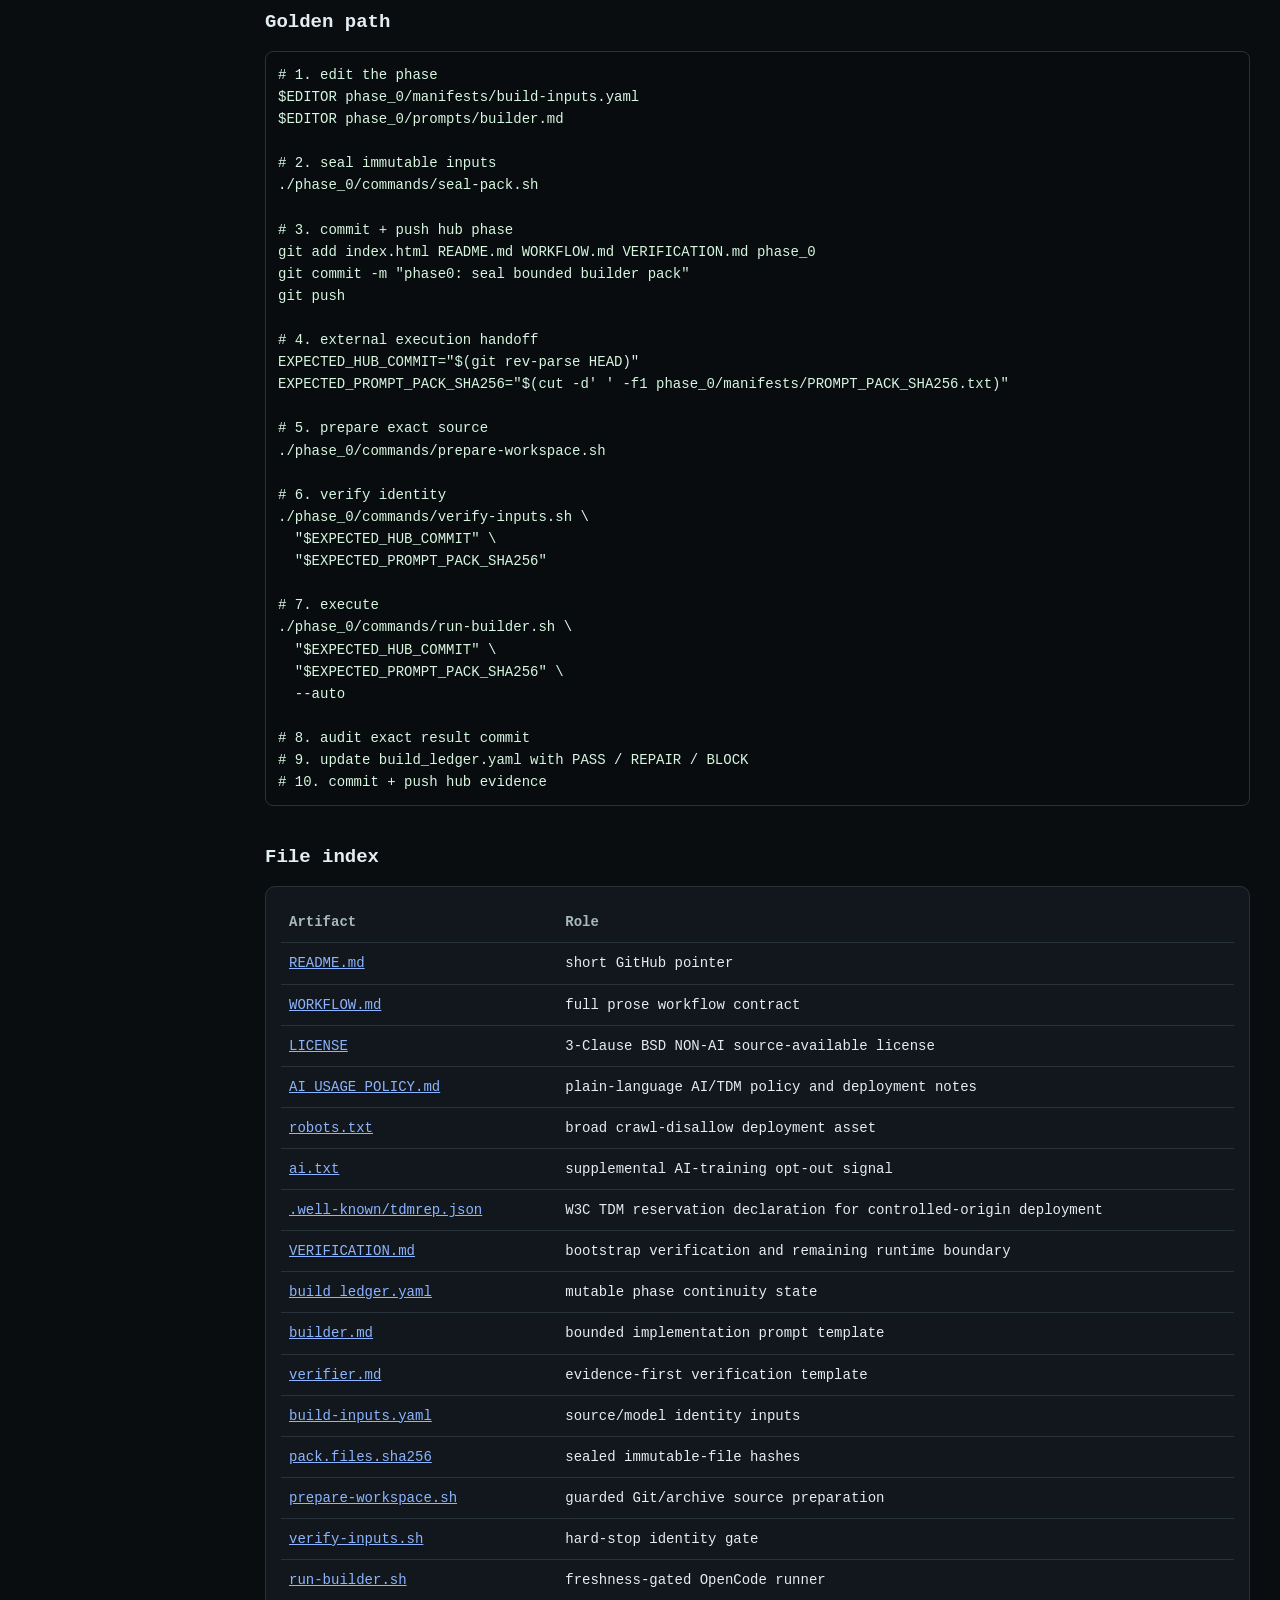
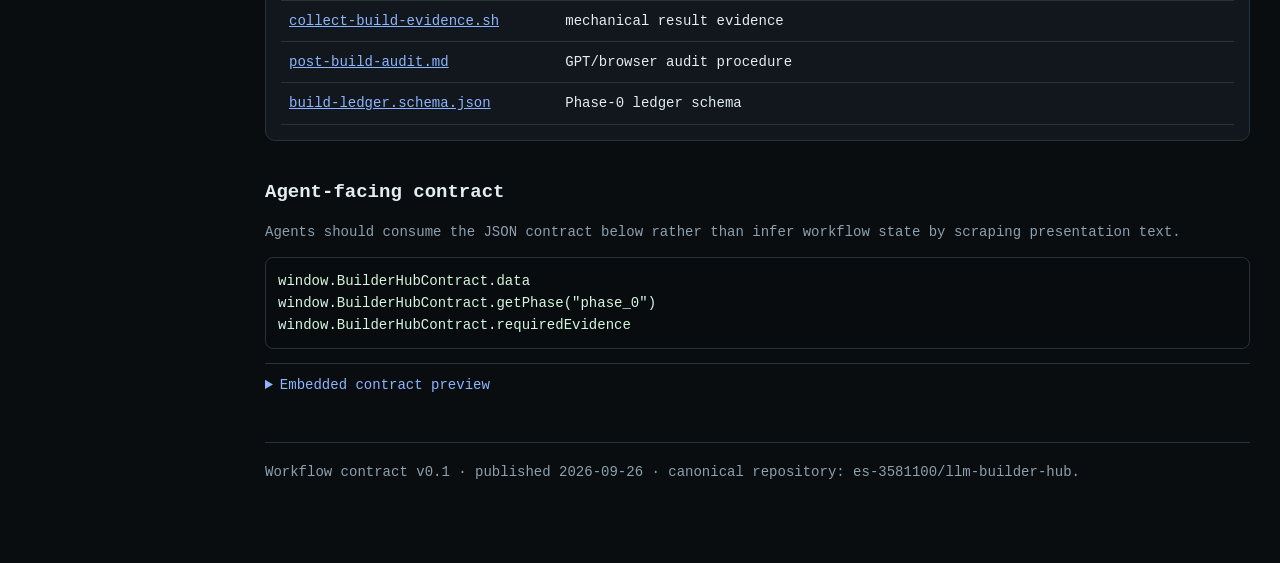
==== commit e8776764: "fix: validate embedded rights contract" ====
--- a/index.html
+++ b/index.html
@@ -4,7 +4,9 @@
 <meta charset="utf-8">
 <meta name="viewport" content="width=device-width,initial-scale=1">
 <title>Rick's LLM Builder Hub</title>
-<meta name="description" content="Indexed human + agent workflow contract for bounded GPT → GitHub → OpenCode → GitHub → GPT software builds.">\n<meta name="tdm-reservation" content="1">\n<meta name="tdm-policy" content="https://github.com/es-3581100/llm-builder-hub/blob/main/AI_USAGE_POLICY.md">
+<meta name="description" content="Indexed human + agent workflow contract for bounded GPT → GitHub → OpenCode → GitHub → GPT software builds.">
+<meta name="tdm-reservation" content="1">
+<meta name="tdm-policy" content="https://github.com/es-3581100/llm-builder-hub/blob/main/AI_USAGE_POLICY.md">
 <style>
 :root{color-scheme:dark;--bg:#0a0d10;--panel:#11171c;--panel2:#0d1317;--line:#28323a;--text:#e3edf2;--muted:#8da0ad;--cyan:#6de1e8;--blue:#8cb4ff;--green:#58d68d;--amber:#f2c14e;--red:#ff7474;--code:#d6f6df}
 *{box-sizing:border-box}html{scroll-behavior:smooth}body{margin:0;background:var(--bg);color:var(--text);font:14px/1.58 ui-monospace,SFMono-Regular,Menlo,Consolas,monospace}
@@ -40,7 +42,8 @@
 <a href="#execution">OpenCode execution</a>
 <a href="#completion">Completion</a>
 <a href="#audit">Audit loop</a>
-<a href="#security">Trust / security</a>\n<a href="#rights">AI / TDM rights</a>
+<a href="#security">Trust / security</a>
+<a href="#rights">AI / TDM rights</a>
 <div class="group">Operate</div>
 <a href="#golden">Golden path</a>
 <a href="#files">File index</a>
@@ -257,7 +260,12 @@
 <div class="card full">
 <table><thead><tr><th>Artifact</th><th>Role</th></tr></thead><tbody>
 <tr><td><a href="README.md">README.md</a></td><td>short GitHub pointer</td></tr>
-<tr><td><a href="WORKFLOW.md">WORKFLOW.md</a></td><td>full prose workflow contract</td></tr>\n<tr><td><a href="LICENSE">LICENSE</a></td><td>3-Clause BSD NON-AI source-available license</td></tr>\n<tr><td><a href="AI_USAGE_POLICY.md">AI_USAGE_POLICY.md</a></td><td>plain-language AI/TDM policy and deployment notes</td></tr>\n<tr><td><a href="robots.txt">robots.txt</a></td><td>broad crawl-disallow deployment asset</td></tr>\n<tr><td><a href="ai.txt">ai.txt</a></td><td>supplemental AI-training opt-out signal</td></tr>\n<tr><td><a href=".well-known/tdmrep.json">.well-known/tdmrep.json</a></td><td>W3C TDM reservation declaration for controlled-origin deployment</td></tr>
+<tr><td><a href="WORKFLOW.md">WORKFLOW.md</a></td><td>full prose workflow contract</td></tr>
+<tr><td><a href="LICENSE">LICENSE</a></td><td>3-Clause BSD NON-AI source-available license</td></tr>
+<tr><td><a href="AI_USAGE_POLICY.md">AI_USAGE_POLICY.md</a></td><td>plain-language AI/TDM policy and deployment notes</td></tr>
+<tr><td><a href="robots.txt">robots.txt</a></td><td>broad crawl-disallow deployment asset</td></tr>
+<tr><td><a href="ai.txt">ai.txt</a></td><td>supplemental AI-training opt-out signal</td></tr>
+<tr><td><a href=".well-known/tdmrep.json">.well-known/tdmrep.json</a></td><td>W3C TDM reservation declaration for controlled-origin deployment</td></tr>
 <tr><td><a href="VERIFICATION.md">VERIFICATION.md</a></td><td>bootstrap verification and remaining runtime boundary</td></tr>
 <tr><td><a href="phase_0/build_ledger.yaml">build_ledger.yaml</a></td><td>mutable phase continuity state</td></tr>
 <tr><td><a href="phase_0/prompts/builder.md">builder.md</a></td><td>bounded implementation prompt template</td></tr>
@@ -299,7 +307,8 @@
   "mutable_evidence_paths":["build_ledger.yaml","reports/","runtime/"],
   "hard_stops":["hub_commit_mismatch","dirty_hub_before_execution","pack_manifest_mismatch","pack_digest_mismatch","builder_prompt_hash_mismatch","source_identity_mismatch","dirty_source_before_build","required_opencode_flag_missing","secret_in_commit_bound_material"],
   "required_evidence":["result_commit_sha","working_tree_state","files_changed","verification_commands","verification_results","known_failures","unresolved_issues","scope_deviations","generated_artifacts","opencode_version","opencode_run_help_sha256","opencode_transcript","mechanical_git_evidence"],
-  "audit_dispositions":["PASS","REPAIR","BLOCK"],\n  "rights":{"license":"LICENSE","policy":"AI_USAGE_POLICY.md","tdm_reservation":1,"tdm_policy":"https://github.com/es-3581100/llm-builder-hub/blob/main/AI_USAGE_POLICY.md","training":"reserved","inference_time_agent_use":"permitted_subject_to_license","poisoning":false},
+  "audit_dispositions":["PASS","REPAIR","BLOCK"],
+  "rights":{"license":"LICENSE","policy":"AI_USAGE_POLICY.md","tdm_reservation":1,"tdm_policy":"https://github.com/es-3581100/llm-builder-hub/blob/main/AI_USAGE_POLICY.md","training":"reserved","inference_time_agent_use":"permitted_subject_to_license","poisoning":false},
   "phase_0":{
     "ledger":"phase_0/build_ledger.yaml",
     "builder_prompt":"phase_0/prompts/builder.md",
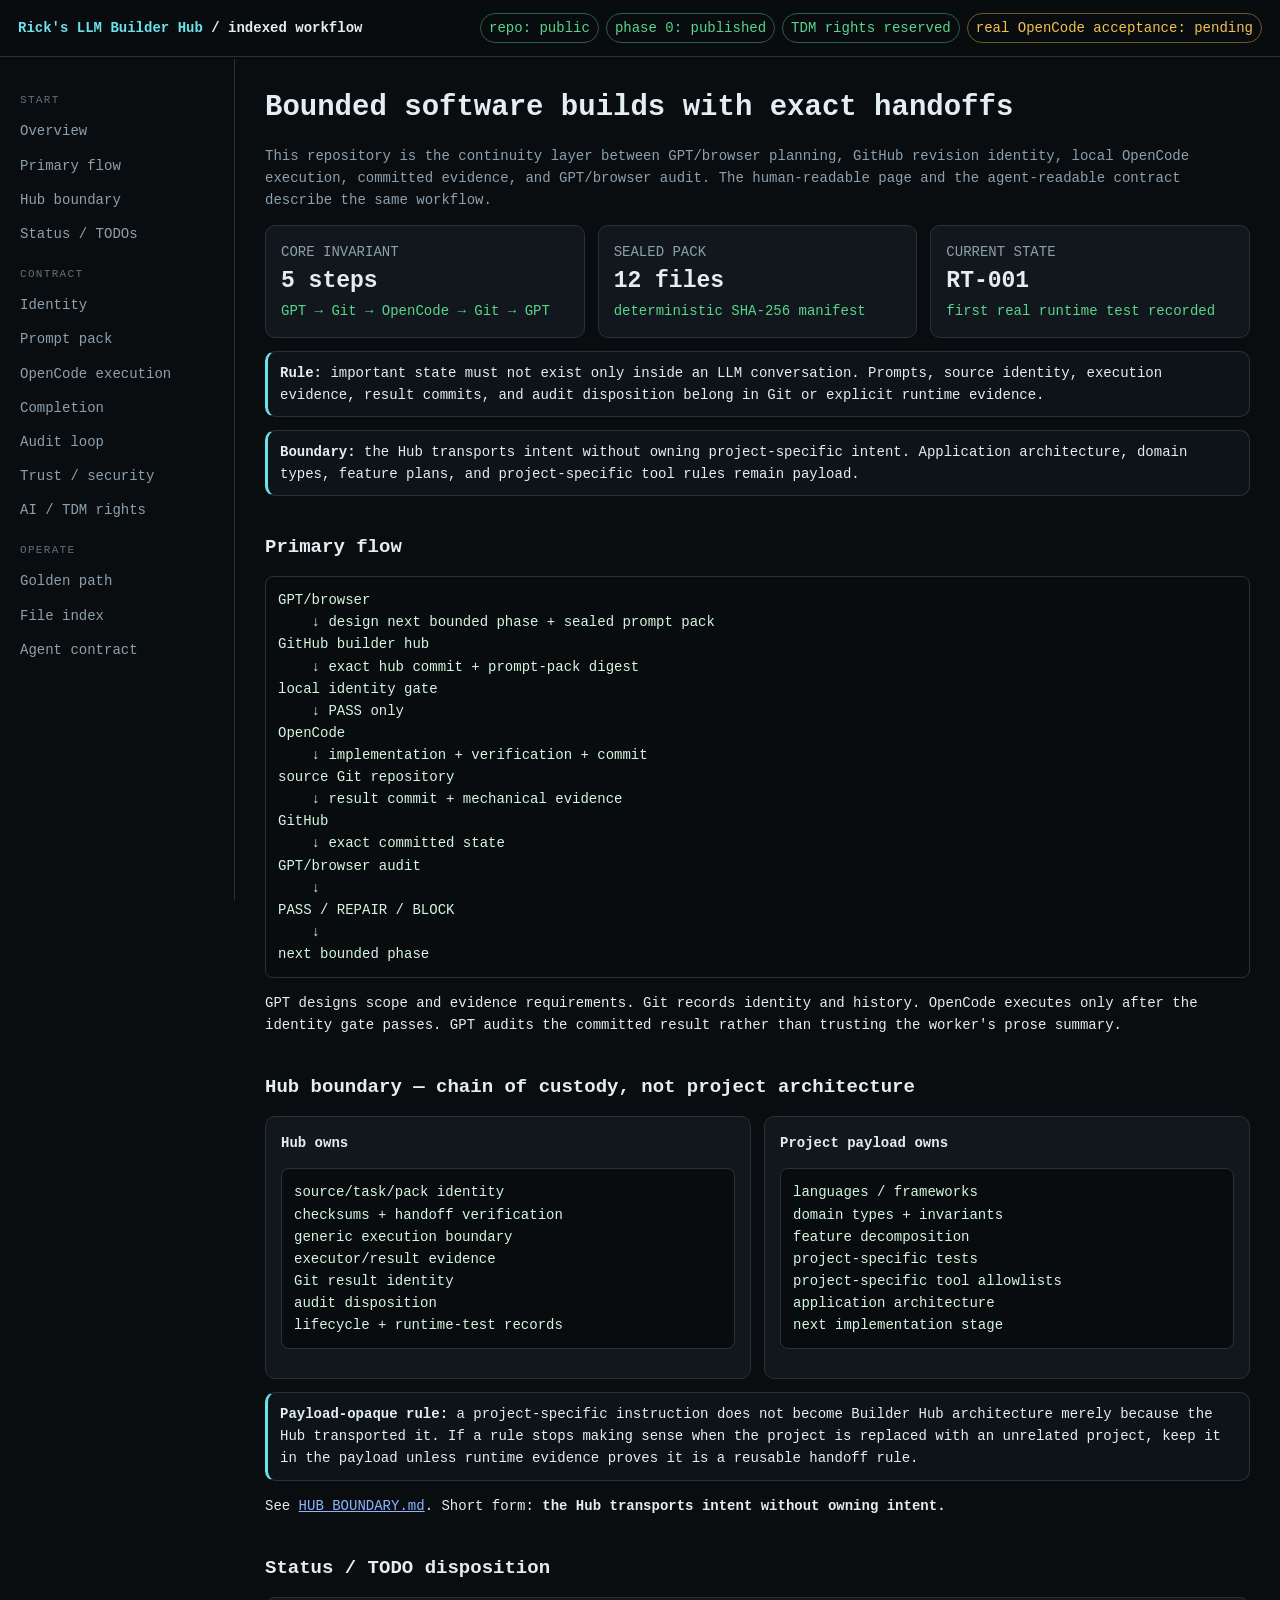
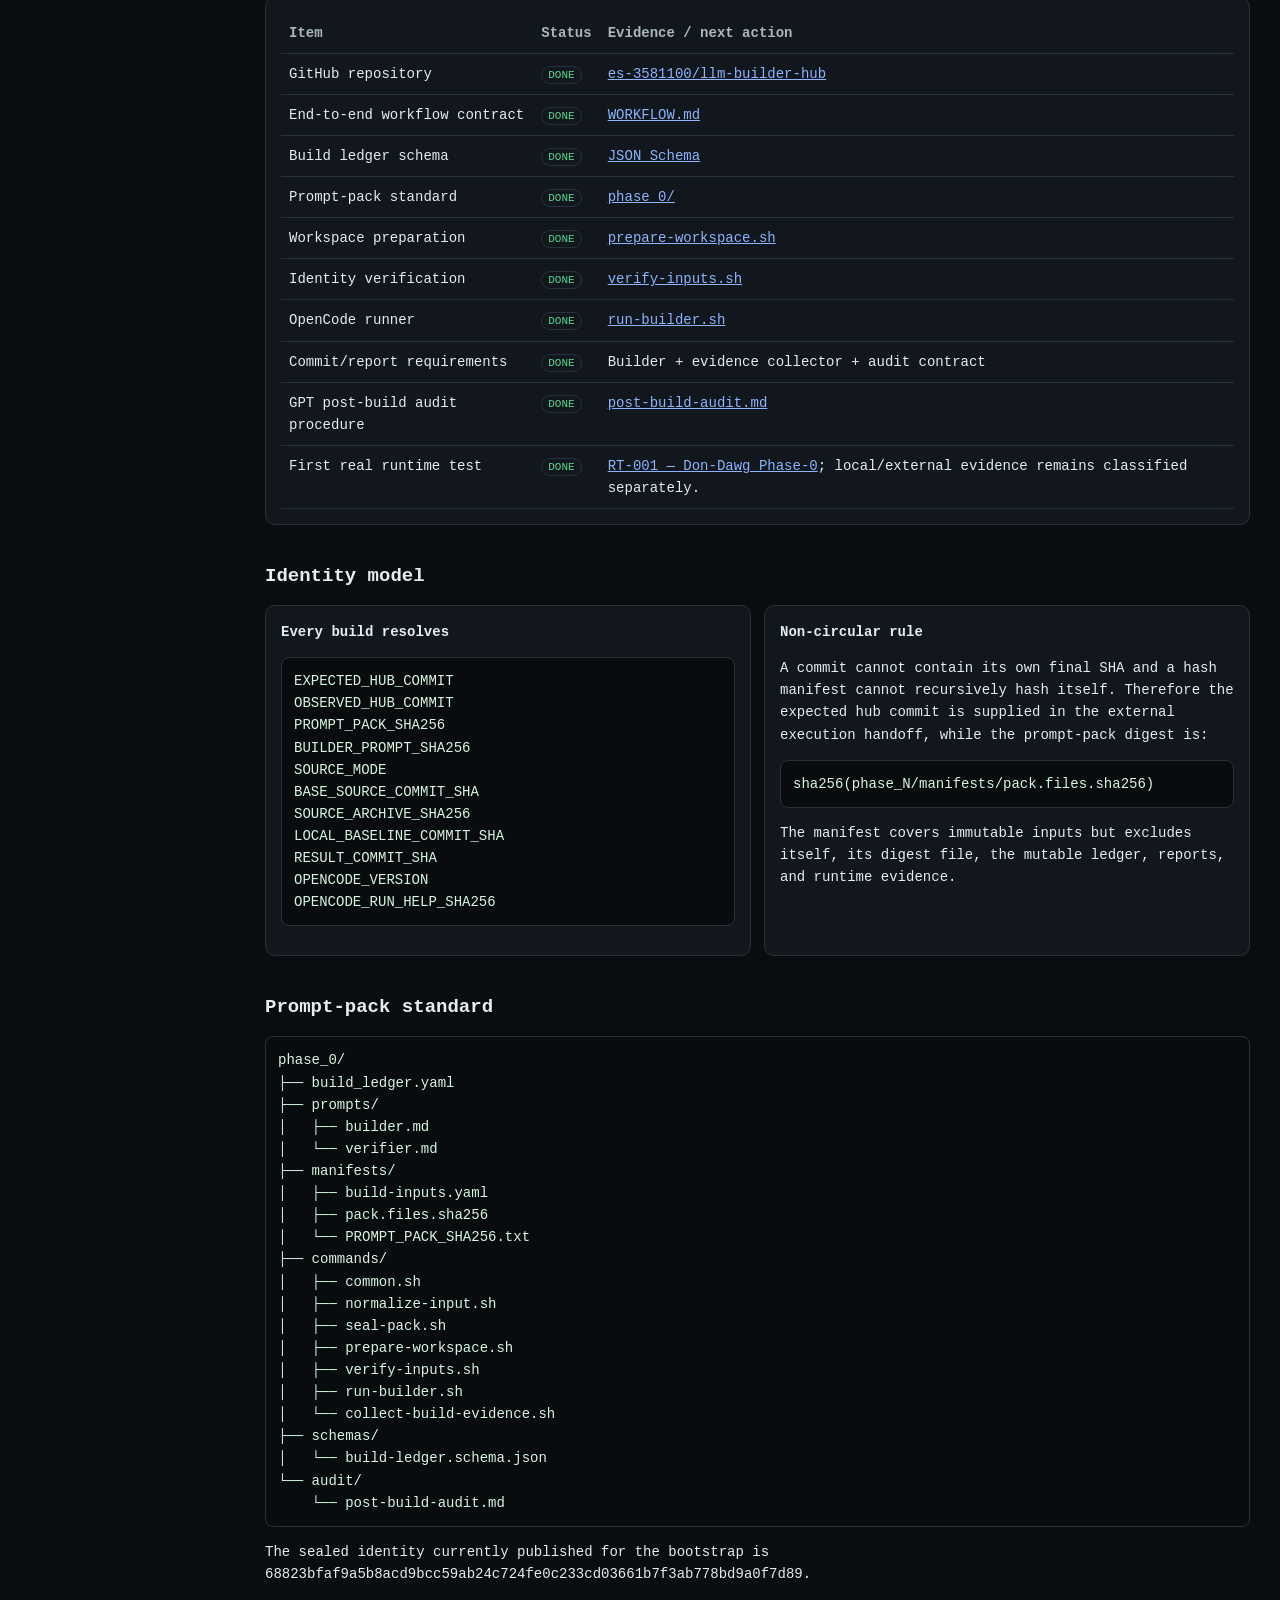
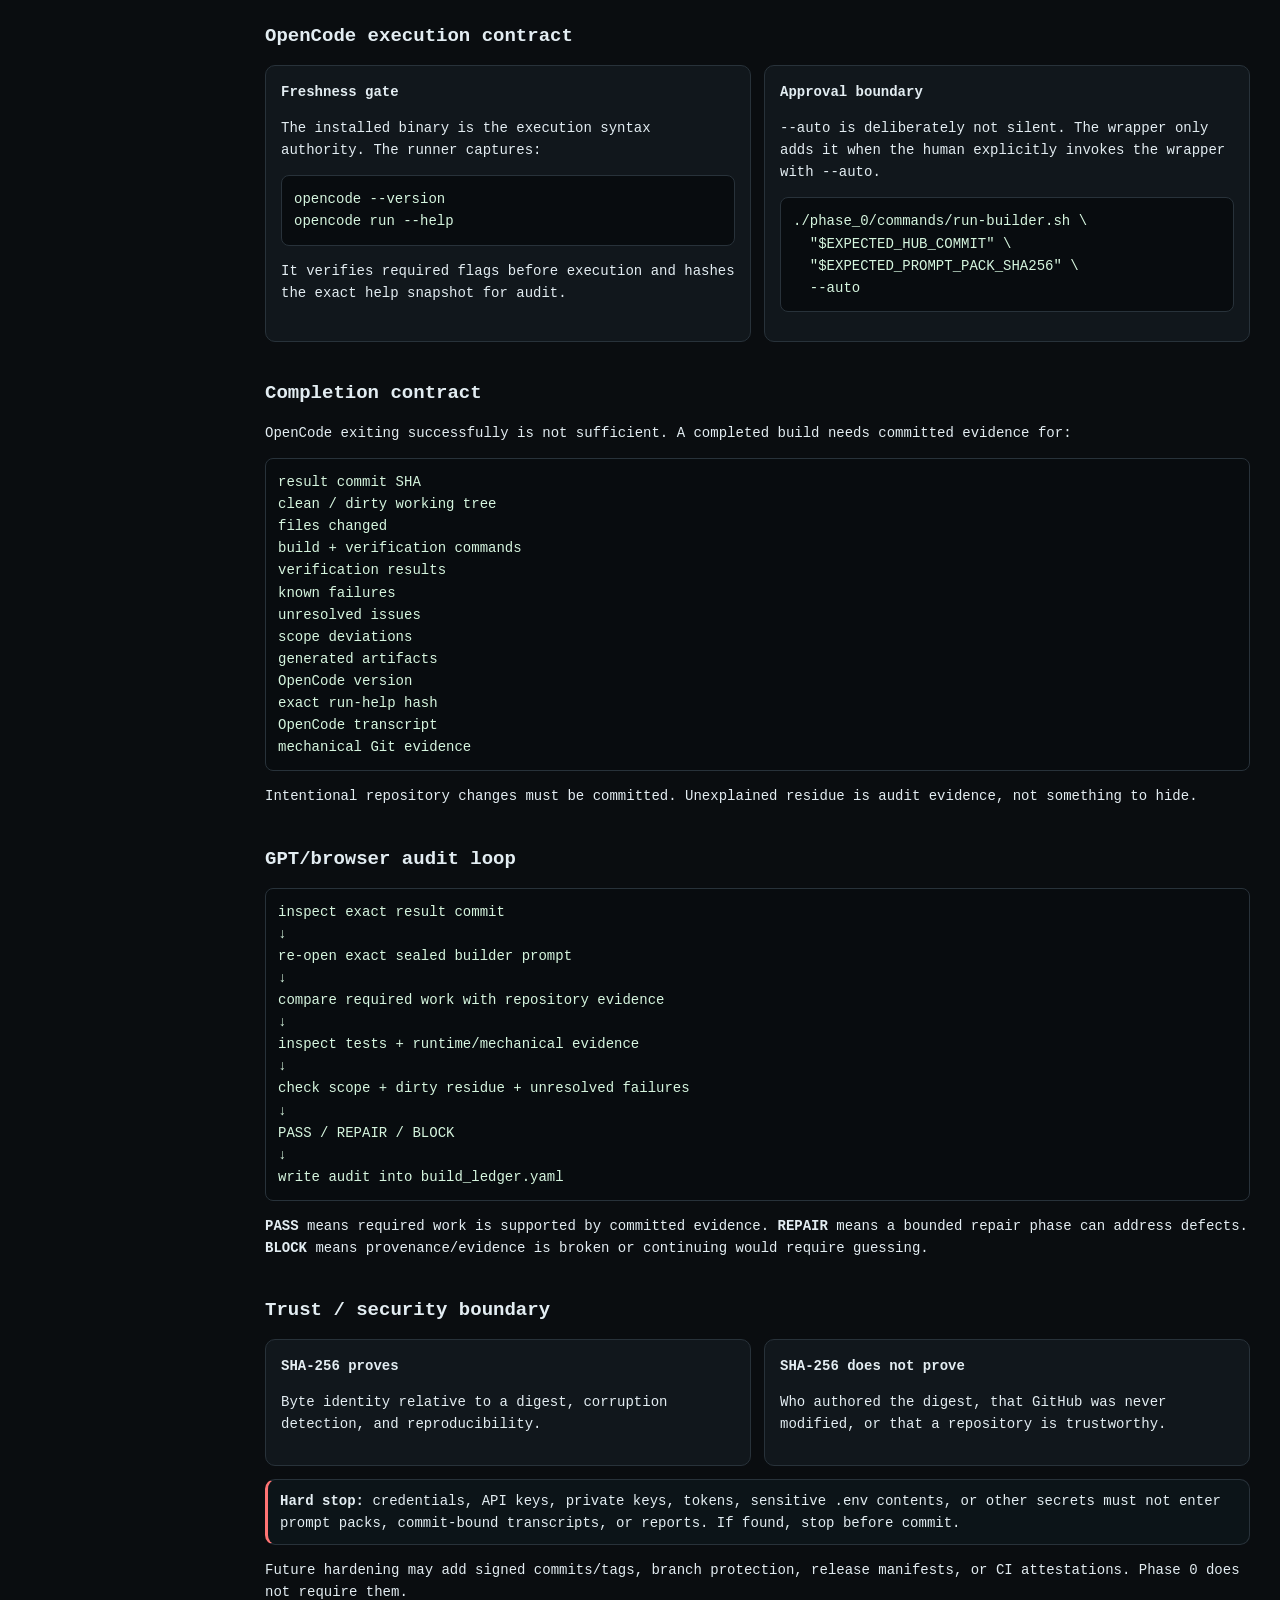
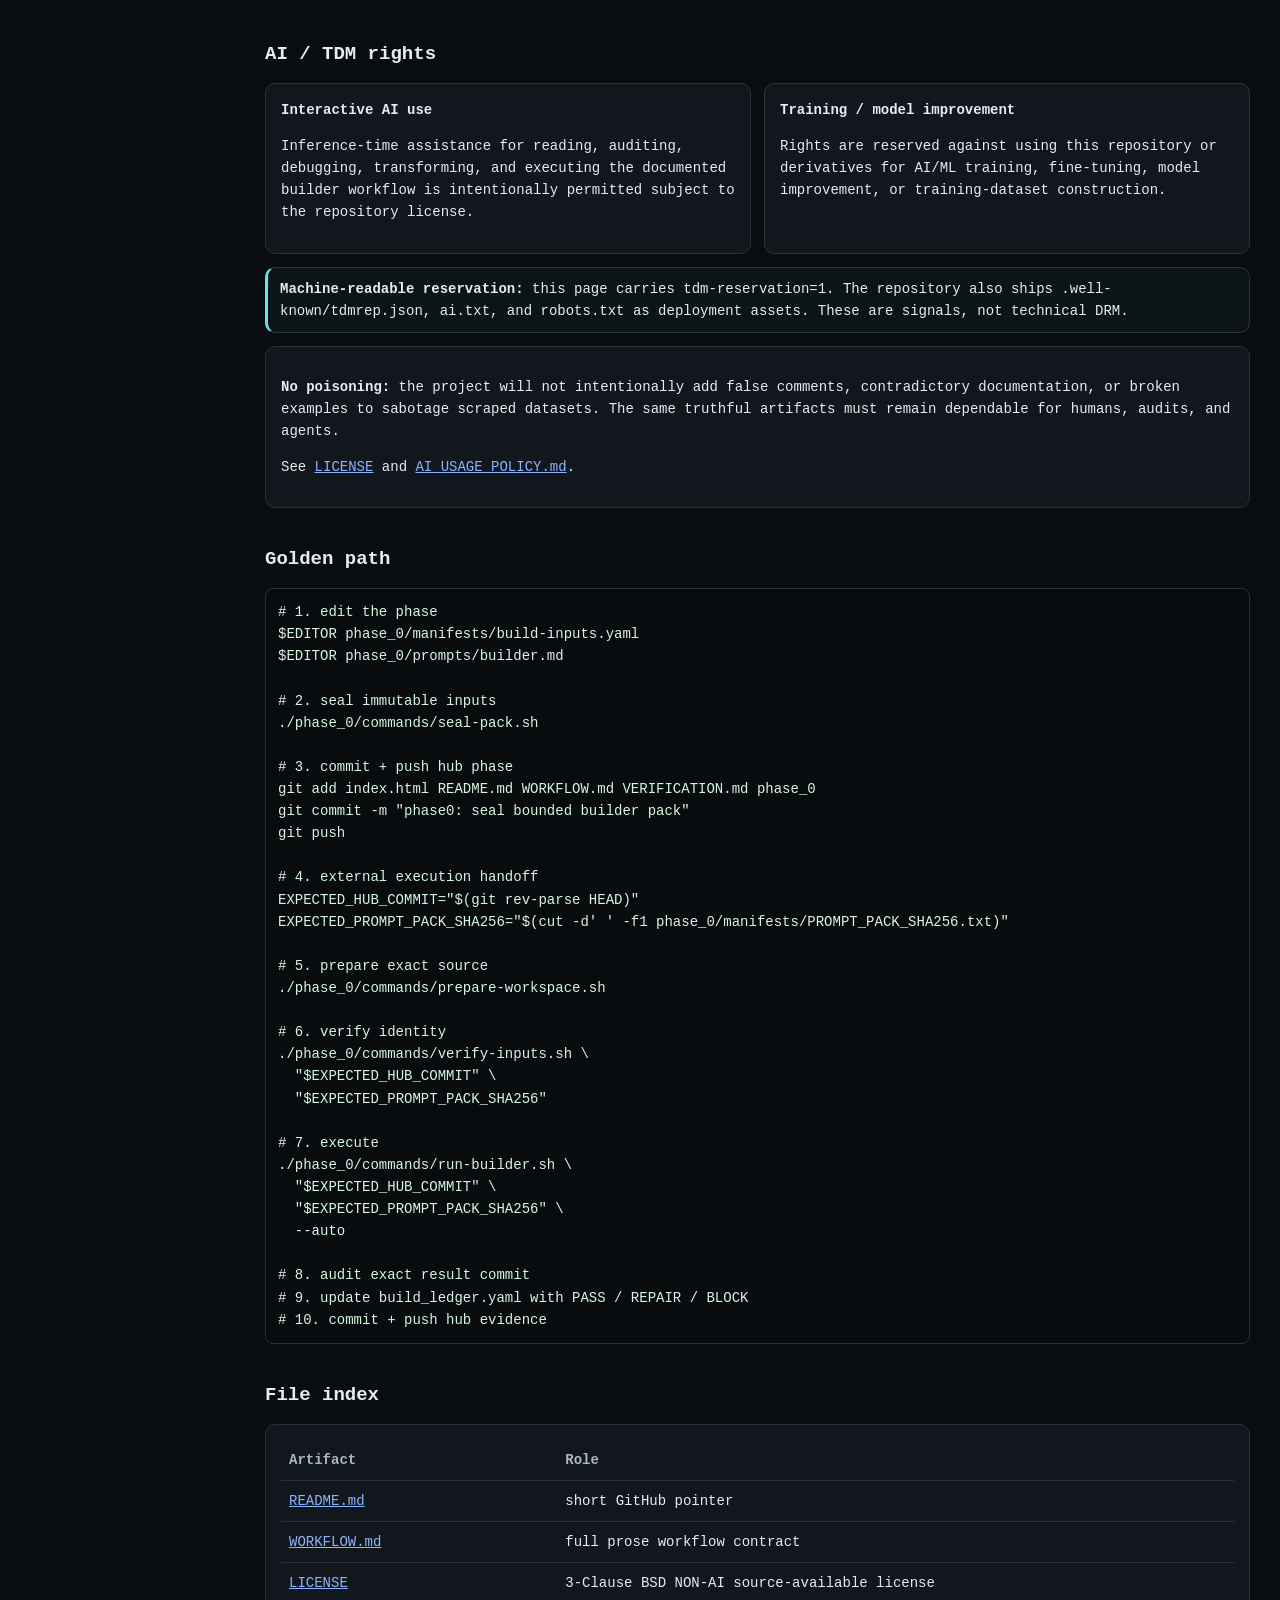
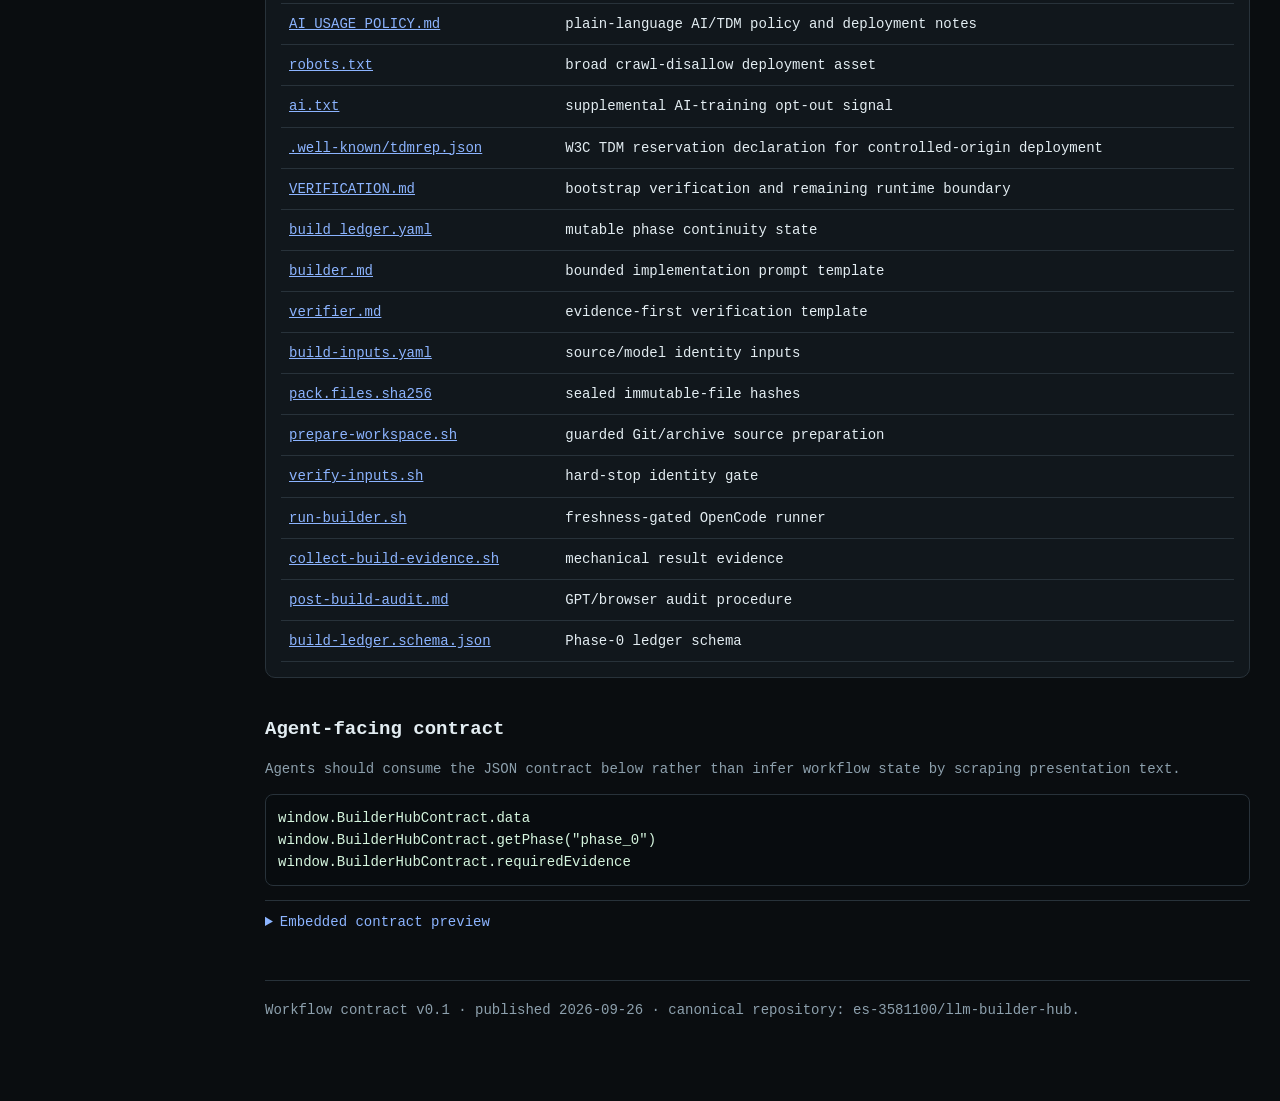
==== commit 7f6cd335: "docs(boundary): restore Hub chain-of-custody scope" ====
--- a/index.html
+++ b/index.html
@@ -35,6 +35,7 @@
 <div class="group">Start</div>
 <a href="#overview">Overview</a>
 <a href="#flow">Primary flow</a>
+<a href="#boundary">Hub boundary</a>
 <a href="#status">Status / TODOs</a>
 <div class="group">Contract</div>
 <a href="#identity">Identity</a>
@@ -57,8 +58,8 @@
 <div class="grid">
 <div class="card third"><div class="muted">CORE INVARIANT</div><div class="kpi">5 steps</div><div class="good">GPT → Git → OpenCode → Git → GPT</div></div>
 <div class="card third"><div class="muted">SEALED PACK</div><div class="kpi">12 files</div><div class="good">deterministic SHA-256 manifest</div></div>
-<div class="card third"><div class="muted">CURRENT STATE</div><div class="kpi">Phase 0</div><div class="warn">bootstrap published; real loop pending</div></div>
-<div class="card full callout"><b>Rule:</b> important state must not exist only inside an LLM conversation. Prompts, source identity, execution evidence, result commits, and audit disposition belong in Git or explicit runtime evidence.</div>
+<div class="card third"><div class="muted">CURRENT STATE</div><div class="kpi">RT-001</div><div class="good">first real runtime test recorded</div></div>
+<div class="card full callout"><b>Rule:</b> important state must not exist only inside an LLM conversation. Prompts, source identity, execution evidence, result commits, and audit disposition belong in Git or explicit runtime evidence.</div><div class="card full callout"><b>Boundary:</b> the Hub transports intent without owning project-specific intent. Application architecture, domain types, feature plans, and project-specific tool rules remain payload.</div>
 </div>
 </section>
 
@@ -84,6 +85,28 @@
 <p>GPT designs scope and evidence requirements. Git records identity and history. OpenCode executes only after the identity gate passes. GPT audits the committed result rather than trusting the worker's prose summary.</p>
 </section>
 
+<section id="boundary">
+<h2>Hub boundary — chain of custody, not project architecture</h2>
+<div class="grid">
+<div class="card"><h3>Hub owns</h3><pre>source/task/pack identity
+checksums + handoff verification
+generic execution boundary
+executor/result evidence
+Git result identity
+audit disposition
+lifecycle + runtime-test records</pre></div>
+<div class="card"><h3>Project payload owns</h3><pre>languages / frameworks
+domain types + invariants
+feature decomposition
+project-specific tests
+project-specific tool allowlists
+application architecture
+next implementation stage</pre></div>
+<div class="card full callout"><b>Payload-opaque rule:</b> a project-specific instruction does not become Builder Hub architecture merely because the Hub transported it. If a rule stops making sense when the project is replaced with an unrelated project, keep it in the payload unless runtime evidence proves it is a reusable handoff rule.</div>
+</div>
+<p>See <a href="HUB_BOUNDARY.md">HUB_BOUNDARY.md</a>. Short form: <b>the Hub transports intent without owning intent.</b></p>
+</section>
+
 <section id="status">
 <h2>Status / TODO disposition</h2>
 <div class="card full">
@@ -99,7 +122,7 @@
 <tr><td>OpenCode runner</td><td><span class="status done">DONE</span></td><td><a href="phase_0/commands/run-builder.sh">run-builder.sh</a></td></tr>
 <tr><td>Commit/report requirements</td><td><span class="status done">DONE</span></td><td>Builder + evidence collector + audit contract</td></tr>
 <tr><td>GPT post-build audit procedure</td><td><span class="status done">DONE</span></td><td><a href="phase_0/audit/post-build-audit.md">post-build-audit.md</a></td></tr>
-<tr><td>Real small-repository OpenCode loop</td><td><span class="status open">OPEN</span></td><td>Run on the machine with the installed OpenCode binary, audit exact result commit, then update ledger.</td></tr>
+<tr><td>First real runtime test</td><td><span class="status done">DONE</span></td><td><a href="runtime_tests/RT-001-don-dawg-phase0/">RT-001 — Don-Dawg Phase-0</a>; local/external evidence remains classified separately.</td></tr>
 </tbody>
 </table>
 </div>
